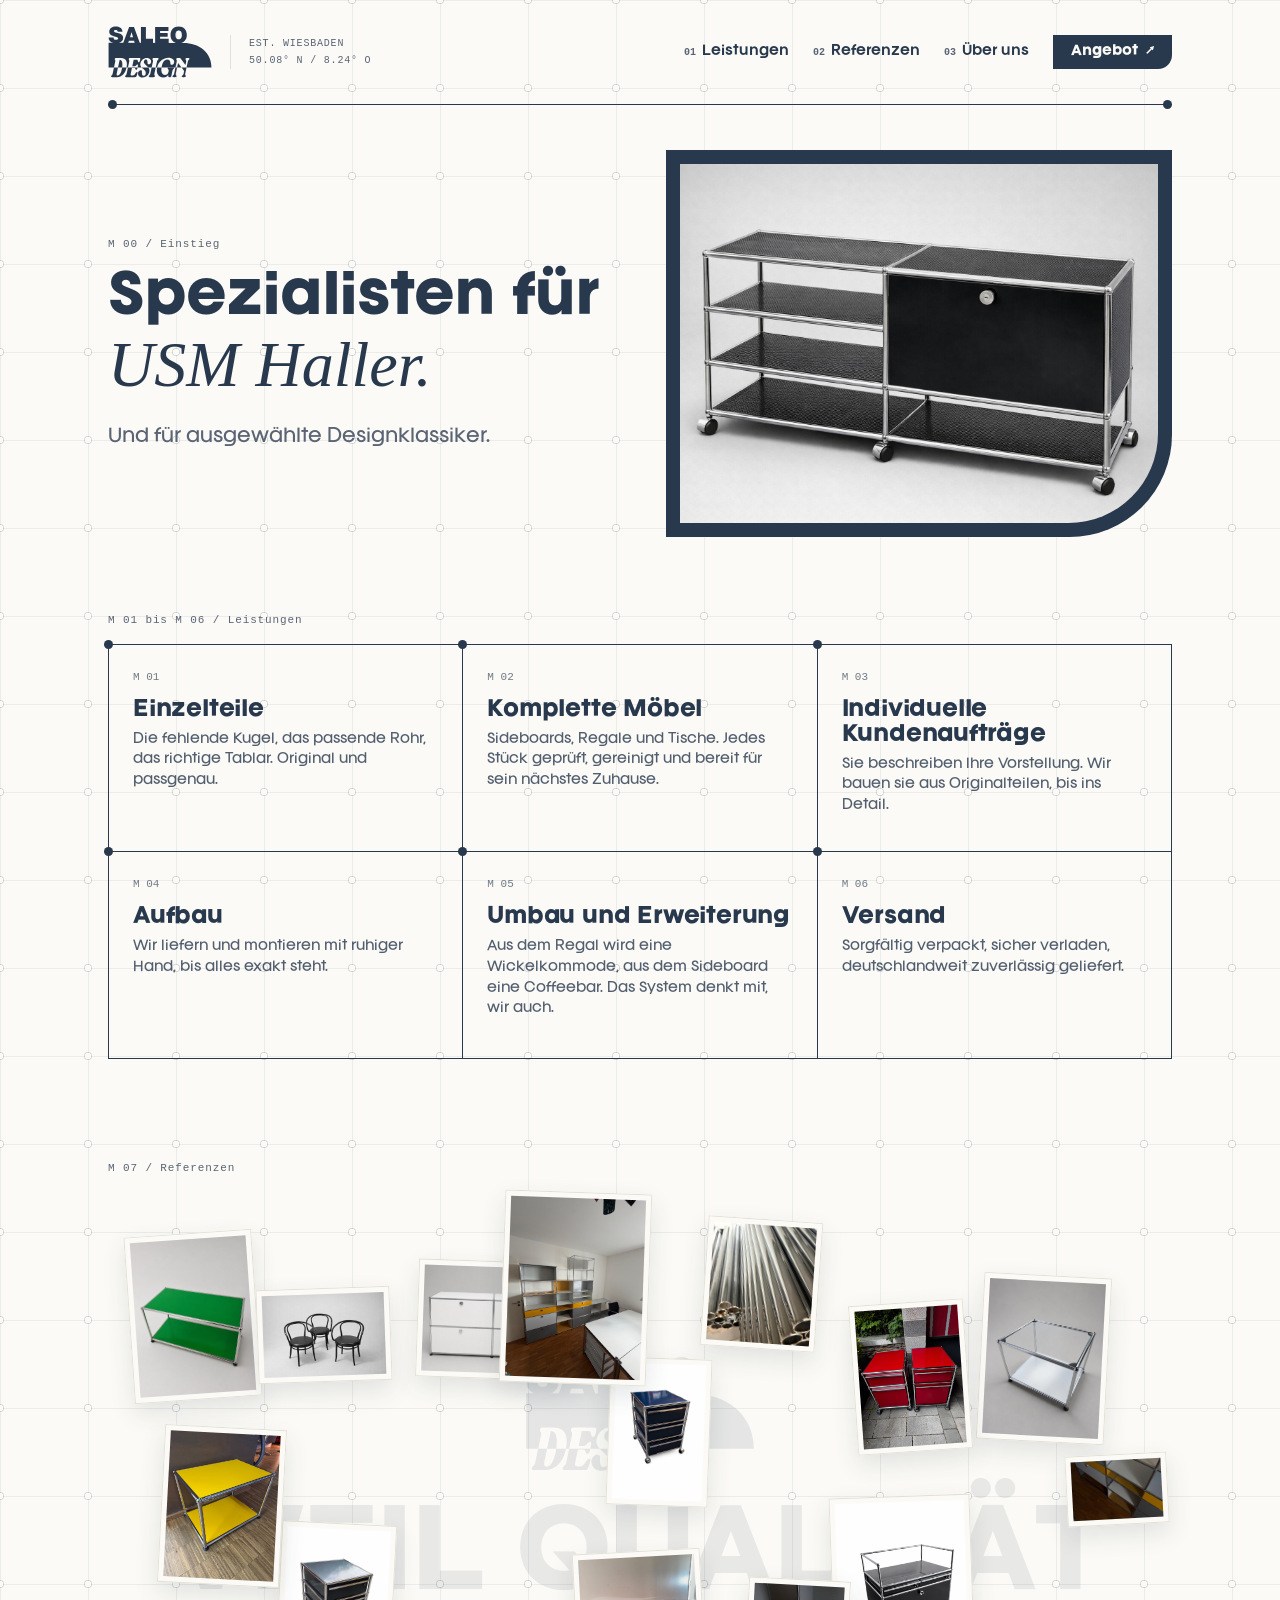
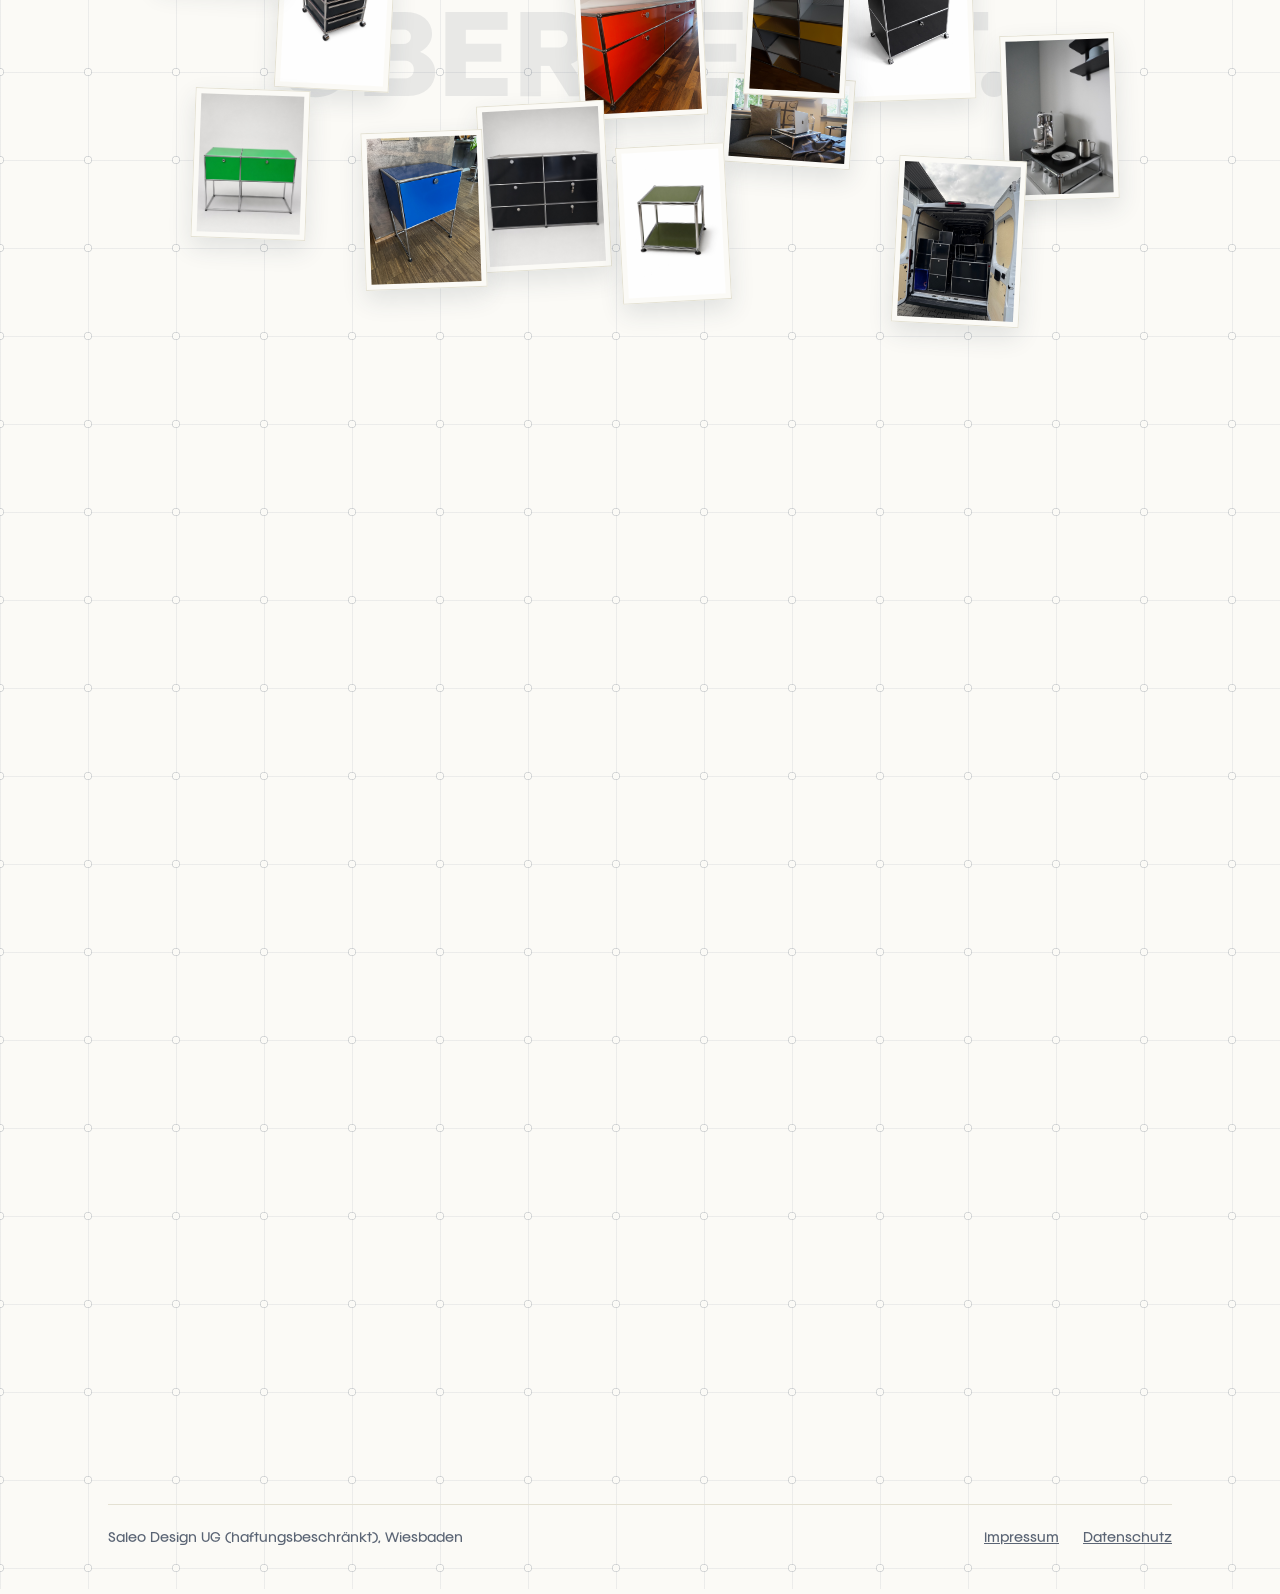
==== index.html @ 31b04883 "Erste Version der Website Co-Authored-By: Claude Fable 5.1 <noreply@anthropic.com>" ====
<!DOCTYPE html>
<html lang="de">
<head>
<meta charset="utf-8">
<meta name="viewport" content="width=device-width, initial-scale=1">
<title>Saleo Design – Spezialisten für USM Haller</title>
<meta name="description" content="Spezialisten für USM Haller und ausgewählte Designklassiker. Einzelteile, komplette Möbel, individuelle Kundenaufträge, Aufbau, Umbau und Versand – aus Wiesbaden.">
<link rel="icon" type="image/svg+xml" href="favicon.svg">
<link rel="icon" type="image/png" href="favicon.png">
<link rel="canonical" href="https://saleo-design.de/">
<meta property="og:type" content="website">
<meta property="og:title" content="Saleo Design – Spezialisten für USM Haller">
<meta property="og:description" content="Spezialisten für USM Haller und ausgewählte Designklassiker. Einzelteile, komplette Möbel, individuelle Kundenaufträge, Aufbau, Umbau und Versand – aus Wiesbaden.">
<meta property="og:url" content="https://saleo-design.de/">
<meta property="og:image" content="https://saleo-design.de/assets/images/foto-hero-sideboard-regal.jpg">
<meta property="og:locale" content="de_DE">
<link rel="stylesheet" href="assets/css/style.css">
</head>
<body>
<div class="page">
  <div class="raster" aria-hidden="true"></div>
  <div class="wrap">
    <header class="site">
      <span class="dot" style="bottom:-5px;left:0"></span>
      <span class="dot" style="bottom:-5px;right:0"></span>
      <div class="brand">
        <img src="assets/images/logo.svg" alt="Saleo Design">
        <span class="mono ort">EST. WIESBADEN<br>50.08° N / 8.24° O</span>
      </div>
      <nav class="haupt">
        <a href="#leistungen"><span class="nr">01</span>Leistungen</a>
        <a href="#referenzen"><span class="nr">02</span>Referenzen</a>
        <a href="#ueber-uns"><span class="nr">03</span>Über uns</a>
        <a class="cta" href="#angebot">Angebot<span style="font-weight:400">↗</span></a>
      </nav>
    </header>
    <section class="hero">
      <div>
        <p class="mono kicker reveal">M 00 / Einstieg</p>
        <h1 class="reveal">Spezialisten für<br><em>USM Haller.</em></h1>
        <p class="unter reveal">Und für ausgewählte Designklassiker.</p>
      </div>
      <div class="hero-bild dark-bg reveal">
        <img src="assets/images/foto-hero-sideboard-regal.jpg" alt="USM Haller Sideboard in Schwarz">
      </div>
    </section>
    <section id="leistungen" class="sektion">
      <p class="mono kicker reveal">M 01 bis M 06 / Leistungen</p>
      <div class="module">
        <div class="modul reveal">
          <span class="dot"></span>
          <span class="nr">M 01</span>
          <h3>Einzelteile</h3>
          <p>Die fehlende Kugel, das passende Rohr, das richtige Tablar. Original und passgenau.</p>
        </div>
        <div class="modul reveal">
          <span class="dot"></span>
          <span class="nr">M 02</span>
          <h3>Komplette Möbel</h3>
          <p>Sideboards, Regale und Tische. Jedes Stück geprüft, gereinigt und bereit für sein nächstes Zuhause.</p>
        </div>
        <div class="modul reveal">
          <span class="dot"></span>
          <span class="nr">M 03</span>
          <h3>Individuelle Kundenaufträge</h3>
          <p>Sie beschreiben Ihre Vorstellung. Wir bauen sie aus Originalteilen, bis ins Detail.</p>
        </div>
        <div class="modul reveal">
          <span class="dot"></span>
          <span class="nr">M 04</span>
          <h3>Aufbau</h3>
          <p>Wir liefern und montieren mit ruhiger Hand, bis alles exakt steht.</p>
        </div>
        <div class="modul reveal">
          <span class="dot"></span>
          <span class="nr">M 05</span>
          <h3>Umbau und Erweiterung</h3>
          <p>Aus dem Regal wird eine Wickelkommode, aus dem Sideboard eine Coffeebar. Das System denkt mit, wir auch.</p>
        </div>
        <div class="modul reveal">
          <span class="dot"></span>
          <span class="nr">M 06</span>
          <h3>Versand</h3>
          <p>Sorgfältig verpackt, sicher verladen, deutschlandweit zuverlässig geliefert.</p>
        </div>
      </div>
    </section>
    <section id="referenzen" class="sektion">
      <p class="mono kicker reveal">M 07 / Referenzen</p>
      <div class="feld">
        <div class="feld-hinter" aria-hidden="true">
          <img src="assets/images/logo.svg" alt="">
          <span>Weil Qualität<br>überzeugt.</span>
        </div>
        <div class="karte" style="left:2%;top:6%;width:clamp(72px,10vw,140px)"><img src="assets/images/foto-tisch-gruen.jpg" alt="USM Haller Tisch in Grün" loading="lazy" style="transform:rotate(-4deg);animation:bob 5.2s ease-in-out infinite alternate"></div>
        <div class="karte" style="left:16%;top:48%;width:clamp(64px,9vw,124px)"><img src="assets/images/foto-rollcontainer-schwarz.jpg" alt="Rollcontainer Schwarz" loading="lazy" style="transform:rotate(3deg);animation:bob 6.1s ease-in-out .4s infinite alternate"></div>
        <div class="karte" style="left:29%;top:10%;width:clamp(84px,12vw,168px)"><img src="assets/images/foto-sideboard-weiss.jpg" alt="Sideboard Weiß" loading="lazy" style="transform:rotate(2deg);animation:bob 5.6s ease-in-out .9s infinite alternate"></div>
        <div class="karte" style="left:44%;top:52%;width:clamp(72px,10vw,140px)"><img src="assets/images/foto-sideboard-orange.jpg" alt="Sideboard Orange" loading="lazy" style="transform:rotate(-3deg);animation:bob 6.6s ease-in-out .2s infinite alternate"></div>
        <div class="karte" style="left:56%;top:4%;width:clamp(64px,9vw,124px)"><img src="assets/images/foto-rohre.jpg" alt="Chromrohre" loading="lazy" style="transform:rotate(4deg);animation:bob 5s ease-in-out 1.3s infinite alternate"></div>
        <div class="karte" style="left:68%;top:44%;width:clamp(76px,11vw,150px)"><img src="assets/images/foto-barwagen.jpg" alt="Barwagen Schwarz" loading="lazy" style="transform:rotate(-2deg);animation:bob 6.3s ease-in-out .7s infinite alternate"></div>
        <div class="karte" style="left:82%;top:12%;width:clamp(68px,10vw,132px)"><img src="assets/images/foto-glas-cube.jpg" alt="Beistelltisch mit Glasplatte" loading="lazy" style="transform:rotate(3deg);animation:bob 5.8s ease-in-out .5s infinite alternate"></div>
        <div class="karte" style="left:8%;top:72%;width:clamp(64px,9vw,120px)"><img src="assets/images/foto-konsole-gruen.jpg" alt="Konsole Grün" loading="lazy" style="transform:rotate(2deg);animation:bob 6.8s ease-in-out infinite alternate"></div>
        <div class="karte" style="left:35%;top:74%;width:clamp(68px,10vw,132px)"><img src="assets/images/foto-highboard-schwarz.jpg" alt="Highboard Schwarz" loading="lazy" style="transform:rotate(-3deg);animation:bob 5.4s ease-in-out 1s infinite alternate"></div>
        <div class="karte" style="left:58%;top:70%;width:clamp(72px,10vw,140px)"><img src="assets/images/foto-sofa.jpg" alt="USM Tablett auf Sofa" loading="lazy" style="transform:rotate(4deg);animation:bob 6s ease-in-out .3s infinite alternate"></div>
        <div class="karte" style="left:84%;top:64%;width:clamp(64px,9vw,124px)"><img src="assets/images/foto-kaffee.jpg" alt="Kaffee-Ecke mit USM" loading="lazy" style="transform:rotate(-2deg);animation:bob 5.7s ease-in-out .8s infinite alternate"></div>
        <div class="karte" style="left:47%;top:24%;width:clamp(60px,8vw,112px)"><img src="assets/images/foto-rollcontainer-blau.jpg" alt="Rollcontainer Blau" loading="lazy" style="transform:rotate(2deg);animation:bob 6.4s ease-in-out 1.1s infinite alternate"></div>
        <div class="karte" style="left:5%;top:34%;width:clamp(66px,9.5vw,128px)"><img src="assets/images/foto-tisch-gelb.jpg" alt="Beistelltisch Gelb" loading="lazy" style="transform:rotate(3deg);animation:bob 5.9s ease-in-out .6s infinite alternate"></div>
        <div class="karte" style="left:24%;top:78%;width:clamp(66px,9.5vw,128px)"><img src="assets/images/foto-highboard-blau.jpg" alt="Highboard Blau" loading="lazy" style="transform:rotate(-2deg);animation:bob 6.7s ease-in-out .2s infinite alternate"></div>
        <div class="karte" style="left:70%;top:16%;width:clamp(64px,9vw,120px)"><img src="assets/images/foto-rollcontainer-rot.jpg" alt="Rollcontainer Rot" loading="lazy" style="transform:rotate(-4deg);animation:bob 5.3s ease-in-out .9s infinite alternate"></div>
        <div class="karte" style="left:14%;top:14%;width:clamp(74px,10.5vw,146px)"><img src="assets/images/foto-stuehle.jpg" alt="Drei Stühle" loading="lazy" style="transform:rotate(-2deg);animation:bob 6.2s ease-in-out 1.4s infinite alternate"></div>
        <div class="karte" style="left:74%;top:82%;width:clamp(70px,10vw,138px)"><img src="assets/images/foto-transporter.jpg" alt="Versand im Transporter" loading="lazy" style="transform:rotate(3deg);animation:bob 5.5s ease-in-out .1s infinite alternate"></div>
        <div class="karte" style="left:48%;top:80%;width:clamp(60px,8.5vw,116px)"><img src="assets/images/foto-cube-oliv.jpg" alt="Beistelltisch Oliv" loading="lazy" style="transform:rotate(-3deg);animation:bob 6.9s ease-in-out .5s infinite alternate"></div>
        <div class="karte" style="left:37%;top:0%;width:clamp(80px,11.5vw,160px)"><img src="assets/images/foto-regalwand.jpg" alt="USM Regalwand Gelb Grau" loading="lazy" style="transform:rotate(2deg);animation:bob 6.1s ease-in-out .3s infinite alternate"></div>
        <div class="karte" style="left:90%;top:38%;width:clamp(58px,8vw,110px)"><img src="assets/images/foto-detail-gelb-1.jpg" alt="Detail Gelb perforiert" loading="lazy" style="transform:rotate(-3deg);animation:bob 5.6s ease-in-out .8s infinite alternate"></div>
        <div class="karte" style="left:60%;top:56%;width:clamp(58px,8vw,110px)"><img src="assets/images/foto-detail-gelb-2.jpg" alt="Regal-Detail Gelb" loading="lazy" style="transform:rotate(3deg);animation:bob 6.5s ease-in-out 1.2s infinite alternate"></div>
      </div>
    </section>
    <section id="ueber-uns" class="sektion ueber">
      <div class="slide-rahmen reveal">
        <span class="dot" style="top:-5px;left:-5px"></span>
        <span class="dot" style="top:-5px;right:-5px"></span>
        <span class="dot" style="bottom:-5px;left:-5px"></span>
        <span class="dot" style="bottom:-5px;right:-5px"></span>
        <div class="slide-innen">
            <img src="assets/images/foto-sideboard-orange.jpg" alt="USM Möbel" class="aktiv" loading="lazy">
            <img src="assets/images/foto-rollcontainer-rot.jpg" alt="USM Möbel" loading="lazy">
            <img src="assets/images/foto-tisch-gelb.jpg" alt="USM Möbel" loading="lazy">
            <img src="assets/images/foto-tisch-gruen.jpg" alt="USM Möbel" loading="lazy">
            <img src="assets/images/foto-highboard-blau.jpg" alt="USM Möbel" loading="lazy">
            <img src="assets/images/foto-cube-oliv.jpg" alt="USM Möbel" loading="lazy">
            <img src="assets/images/foto-glas-cube.jpg" alt="USM Möbel" loading="lazy">
            <img src="assets/images/foto-rollcontainer-blau.jpg" alt="USM Möbel" loading="lazy">
            <img src="assets/images/foto-barwagen.jpg" alt="USM Möbel" loading="lazy">
            <img src="assets/images/foto-konsole-gruen.jpg" alt="USM Möbel" loading="lazy">
            <img src="assets/images/foto-sideboard-weiss.jpg" alt="USM Möbel" loading="lazy">
            <img src="assets/images/foto-highboard-schwarz.jpg" alt="USM Möbel" loading="lazy">
            <img src="assets/images/foto-regalwand.jpg" alt="USM Möbel" loading="lazy">
        </div>
      </div>
      <div>
        <p class="mono kicker reveal">M 08 / Über uns</p>
        <p class="gross reveal">Wir kennen das System in- und auswendig. Jede Kugel, jedes Rohr, jedes Maß.</p>
        <p class="flies reveal">Gutes Design verdient Präzision: Ob ein einzelnes fehlendes Teil oder ein komplettes Möbelstück nach Ihren Vorstellungen, wir setzen es mit Sorgfalt und Kreativität um. Daneben handeln wir mit ausgewählten Designklassikern.</p>
      </div>
    </section>
    <section id="angebot" class="angebot dark-bg reveal">
      <div style="max-width:520px">
        <p class="mono kicker" style="opacity:.7;color:#FBFAF6">M 09 / Angebot</p>
        <p class="titel">Unsere aktuellen Stücke finden Sie auf Kleinanzeigen.</p>
        <p class="kontakt">Oder direkt: <a href="mailto:info@saleo-group.de">info@saleo-group.de</a> · <a href="tel:+4915169228599">+49 151 69228599</a></p>
      </div>
      <a class="btn-hell light-bg" href="https://www.kleinanzeigen.de/pro/saleo-group" target="_blank" rel="noopener noreferrer">Unser Angebot auf Kleinanzeigen<span style="font-weight:400">↗</span></a>
    </section>
    <footer class="site">
      <span>Saleo Design UG (haftungsbeschränkt), Wiesbaden</span>
      <span style="display:flex;gap:24px"><a href="impressum.html">Impressum</a><a href="datenschutz.html">Datenschutz</a></span>
    </footer>
  </div>
</div>
<script src="assets/js/main.js"></script>
</body>
</html>
---- assets/css/style.css ----
/* Saleo Design – statische Website */
@font-face{font-family:'Franie';src:url('../fonts/Franie-Regular.woff2') format('woff2');font-weight:400;font-display:swap}
@font-face{font-family:'Franie';src:url('../fonts/Franie-SemiBold.woff2') format('woff2');font-weight:600;font-display:swap}
@font-face{font-family:'Franie';src:url('../fonts/Franie-Bold.woff2') format('woff2');font-weight:700;font-display:swap}
*{box-sizing:border-box}
body{margin:0;background:#FBFAF6;color:#28384D;font-family:'Franie','Helvetica Neue',Helvetica,Arial,sans-serif;-webkit-font-smoothing:antialiased}
a{color:#28384D}
a:hover{opacity:.65}
::selection{background:#28384D;color:#FBFAF6}
img{background:#F1EFE5}
img.img-error{opacity:0}
.img-frame-error{background:#F1EFE5}
@keyframes bob{from{translate:0 -7px}to{translate:0 7px}}
@media (pointer:fine){
  body{cursor:url("data:image/svg+xml,%3Csvg xmlns='http://www.w3.org/2000/svg' width='16' height='16'%3E%3Ccircle cx='8' cy='8' r='5.5' fill='%2328384D'/%3E%3C/svg%3E") 8 8, auto}
  a,button{cursor:url("data:image/svg+xml,%3Csvg xmlns='http://www.w3.org/2000/svg' width='22' height='22'%3E%3Ccircle cx='11' cy='11' r='8.5' fill='none' stroke='%2328384D' stroke-width='2'/%3E%3C/svg%3E") 11 11, pointer}
  .dark-bg,.modul:hover{cursor:url("data:image/svg+xml,%3Csvg xmlns='http://www.w3.org/2000/svg' width='16' height='16'%3E%3Ccircle cx='8' cy='8' r='5.5' fill='%23FBFAF6'/%3E%3C/svg%3E") 8 8, auto}
  .dark-bg a{cursor:url("data:image/svg+xml,%3Csvg xmlns='http://www.w3.org/2000/svg' width='22' height='22'%3E%3Ccircle cx='11' cy='11' r='8.5' fill='none' stroke='%23FBFAF6' stroke-width='2'/%3E%3C/svg%3E") 11 11, pointer}
  .dark-bg a.light-bg{cursor:url("data:image/svg+xml,%3Csvg xmlns='http://www.w3.org/2000/svg' width='22' height='22'%3E%3Ccircle cx='11' cy='11' r='8.5' fill='none' stroke='%2328384D' stroke-width='2'/%3E%3C/svg%3E") 11 11, pointer}
}
.page{position:relative;min-height:100vh;overflow:hidden}
.raster{position:absolute;inset:0;pointer-events:none;background-image:radial-gradient(circle,#FBFAF6 3px,transparent 3px),radial-gradient(circle,transparent 3px,rgba(40,56,77,.16) 3px,rgba(40,56,77,.16) 4px,transparent 4.5px),linear-gradient(to right,rgba(40,56,77,.07) 1px,transparent 1px),linear-gradient(to bottom,rgba(40,56,77,.07) 1px,transparent 1px);background-size:88px 88px;background-position:-44px -44px,-44px -44px,0 0,0 0}
.wrap{position:relative;max-width:1160px;margin:0 auto;padding:0 clamp(20px,4vw,48px)}
.mono{font-family:ui-monospace,Menlo,Consolas,monospace;letter-spacing:.08em;color:#5A6474}
.kicker{margin:0 0 18px;font-size:11px}
.dot{position:absolute;width:9px;height:9px;border-radius:50%;background:#28384D}
header.site{position:relative;display:flex;align-items:center;justify-content:space-between;gap:16px;padding:26px 0;border-bottom:1px solid #28384D}
.brand{display:flex;align-items:center;gap:18px}
.brand img{width:104px;height:auto;background:none}
.brand .ort{font-size:10px;border-left:1px solid #E4E1D3;padding-left:18px;line-height:1.7}
nav.haupt{display:flex;flex-wrap:wrap;align-items:center;gap:8px 24px;justify-content:flex-end}
nav.haupt a{font-size:13px;font-weight:600;text-decoration:none;display:inline-flex;align-items:baseline;gap:6px}
nav.haupt a .nr{font-family:ui-monospace,Menlo,Consolas,monospace;font-size:10px;color:#5A6474}
nav.haupt a.cta{align-items:center;gap:8px;font-weight:700;background:#28384D;color:#FBFAF6;padding:9px 18px;border-radius:0 0 14px 0;transition:border-radius .3s}
nav.haupt a.cta:hover{border-radius:14px;opacity:1}
.hero{display:grid;grid-template-columns:repeat(auto-fit,minmax(300px,1fr));gap:clamp(28px,4vw,56px);align-items:center;padding:clamp(28px,3.5vw,52px) 0 clamp(44px,6vw,80px)}
.hero h1{margin:0;font-weight:700;font-size:clamp(30px,4.2vw,56px);line-height:1.12;letter-spacing:-.02em}
.hero h1 em{font-family:Georgia,'Times New Roman',serif;font-style:italic;font-weight:400;font-size:clamp(34px,5vw,68px);letter-spacing:0}
.hero .unter{margin:26px 0 0;font-size:clamp(15px,1.6vw,18px);color:#5A6474}
.hero-bild{background:#28384D;border-radius:0 0 clamp(48px,8vw,110px) 0;padding:14px}
.hero-bild img{display:block;width:100%;aspect-ratio:4/3;object-fit:cover;border-radius:0 0 clamp(38px,7vw,96px) 0}
.sektion{scroll-margin-top:24px;padding-bottom:clamp(56px,8vw,110px)}
.module{display:grid;grid-template-columns:repeat(auto-fit,minmax(max(240px,30%),1fr));grid-auto-rows:1fr;border-top:1px solid #28384D;border-left:1px solid #28384D}
.modul{position:relative;border-right:1px solid #28384D;border-bottom:1px solid #28384D;padding:26px 24px 34px;transition:background .3s,color .3s}
.modul:hover{background:#28384D;color:#FBFAF6}
.modul .dot{top:-5px;left:-5px}
.modul .nr{display:block;font-family:ui-monospace,Menlo,Consolas,monospace;font-size:11px;opacity:.65;margin-bottom:14px}
.modul h3{margin:0 0 8px;font-size:21px;font-weight:700;letter-spacing:-.01em}
.modul p{margin:0;font-size:13px;line-height:1.6;opacity:.8}
.feld{position:relative;height:clamp(420px,54vw,700px)}
.feld-hinter{position:absolute;inset:0;display:flex;flex-direction:column;align-items:center;justify-content:center;gap:clamp(16px,3vw,32px);pointer-events:none;z-index:0}
.feld-hinter img{width:clamp(120px,18vw,260px);height:auto;opacity:.1;background:none}
.feld-hinter span{font-weight:700;font-size:clamp(40px,8.2vw,124px);line-height:1.02;letter-spacing:-.02em;text-transform:uppercase;color:rgba(40,56,77,.09);text-align:center;user-select:none}
.karte{position:absolute;transition:translate .5s cubic-bezier(.22,1,.36,1)}
.karte img{display:block;width:100%;border:1px solid #E4E1D3;background:#FBFAF6;padding:5px;box-shadow:0 10px 24px rgba(40,56,77,.12)}
.ueber{display:grid;grid-template-columns:repeat(auto-fit,minmax(280px,1fr));gap:clamp(28px,4vw,56px);align-items:center}
.slide-rahmen{border:1px solid #28384D;aspect-ratio:1/1;position:relative;padding:10px;background:#FBFAF6}
.slide-innen{position:relative;width:100%;height:100%;overflow:hidden}
.slide-innen img{position:absolute;inset:0;width:100%;height:100%;object-fit:cover;opacity:0;transition:opacity .6s ease}
.slide-innen img.aktiv{opacity:1}
.ueber .gross{margin:0;font-weight:600;font-size:clamp(19px,2.2vw,25px);line-height:1.45;letter-spacing:-.01em}
.ueber .flies{margin:20px 0 0;font-size:14px;line-height:1.7;color:#5A6474;max-width:480px}
.angebot{background:#28384D;color:#FBFAF6;border-radius:0 0 clamp(48px,8vw,110px) 0;padding:clamp(40px,6vw,72px) clamp(28px,5vw,64px);display:flex;flex-wrap:wrap;gap:28px;align-items:center;justify-content:space-between;margin-bottom:clamp(56px,8vw,100px)}
.angebot .titel{margin:0;font-size:clamp(22px,2.8vw,32px);font-weight:700;letter-spacing:-.01em;line-height:1.25}
.angebot .kontakt{margin:18px 0 0;font-size:13px;opacity:.85}
.angebot .kontakt a{color:#FBFAF6}
.btn-hell{display:inline-flex;align-items:center;gap:12px;background:#FBFAF6;color:#28384D;text-decoration:none;font-size:15px;font-weight:700;padding:18px 34px;border-radius:0 0 26px 0;transition:border-radius .35s}
.btn-hell:hover{border-radius:26px;opacity:1}
footer.site{border-top:1px solid #E4E1D3;padding:26px 0 44px;display:flex;flex-wrap:wrap;gap:12px 28px;justify-content:space-between;font-size:12px;color:#5A6474}
footer.site a{color:#5A6474}
.reveal{opacity:0;transform:translateY(28px)}
.reveal.sichtbar{opacity:1;transform:none;transition:opacity 1s cubic-bezier(.22,1,.36,1),transform 1s cubic-bezier(.22,1,.36,1)}
@media (prefers-reduced-motion:reduce){.reveal{opacity:1;transform:none}.karte img{animation:none!important}}
/* Unterseiten */
.recht{max-width:680px;margin:0 auto;padding:0 clamp(20px,5vw,48px)}
.recht header{display:flex;align-items:center;justify-content:space-between;padding:clamp(32px,5vw,56px) 0 0}
.recht header img{width:96px;height:auto;display:block;background:none}
.recht header a.zurueck{font-size:12px;color:#5A6474}
.recht h1{margin:clamp(48px,8vw,80px) 0 0;font-size:13px;font-weight:700;letter-spacing:.24em;text-transform:uppercase;border-bottom:1px solid #28384D;padding-bottom:14px}
.recht .inhalt{font-size:13px;line-height:1.75;color:#3D4757;display:flex;flex-direction:column;gap:28px;padding:36px 0 0}
.recht .inhalt h2{margin:0 0 6px;font-size:13px;font-weight:700;color:#28384D}
.recht .inhalt p{margin:0}
.recht footer{border-top:1px solid #E4E1D3;margin-top:clamp(48px,8vw,80px);padding:24px 0 44px;display:flex;flex-wrap:wrap;gap:12px 28px;justify-content:space-between;font-size:12px;color:#5A6474}
.recht footer a{color:#5A6474}
.stand{font-size:12px;color:#8A8F98}
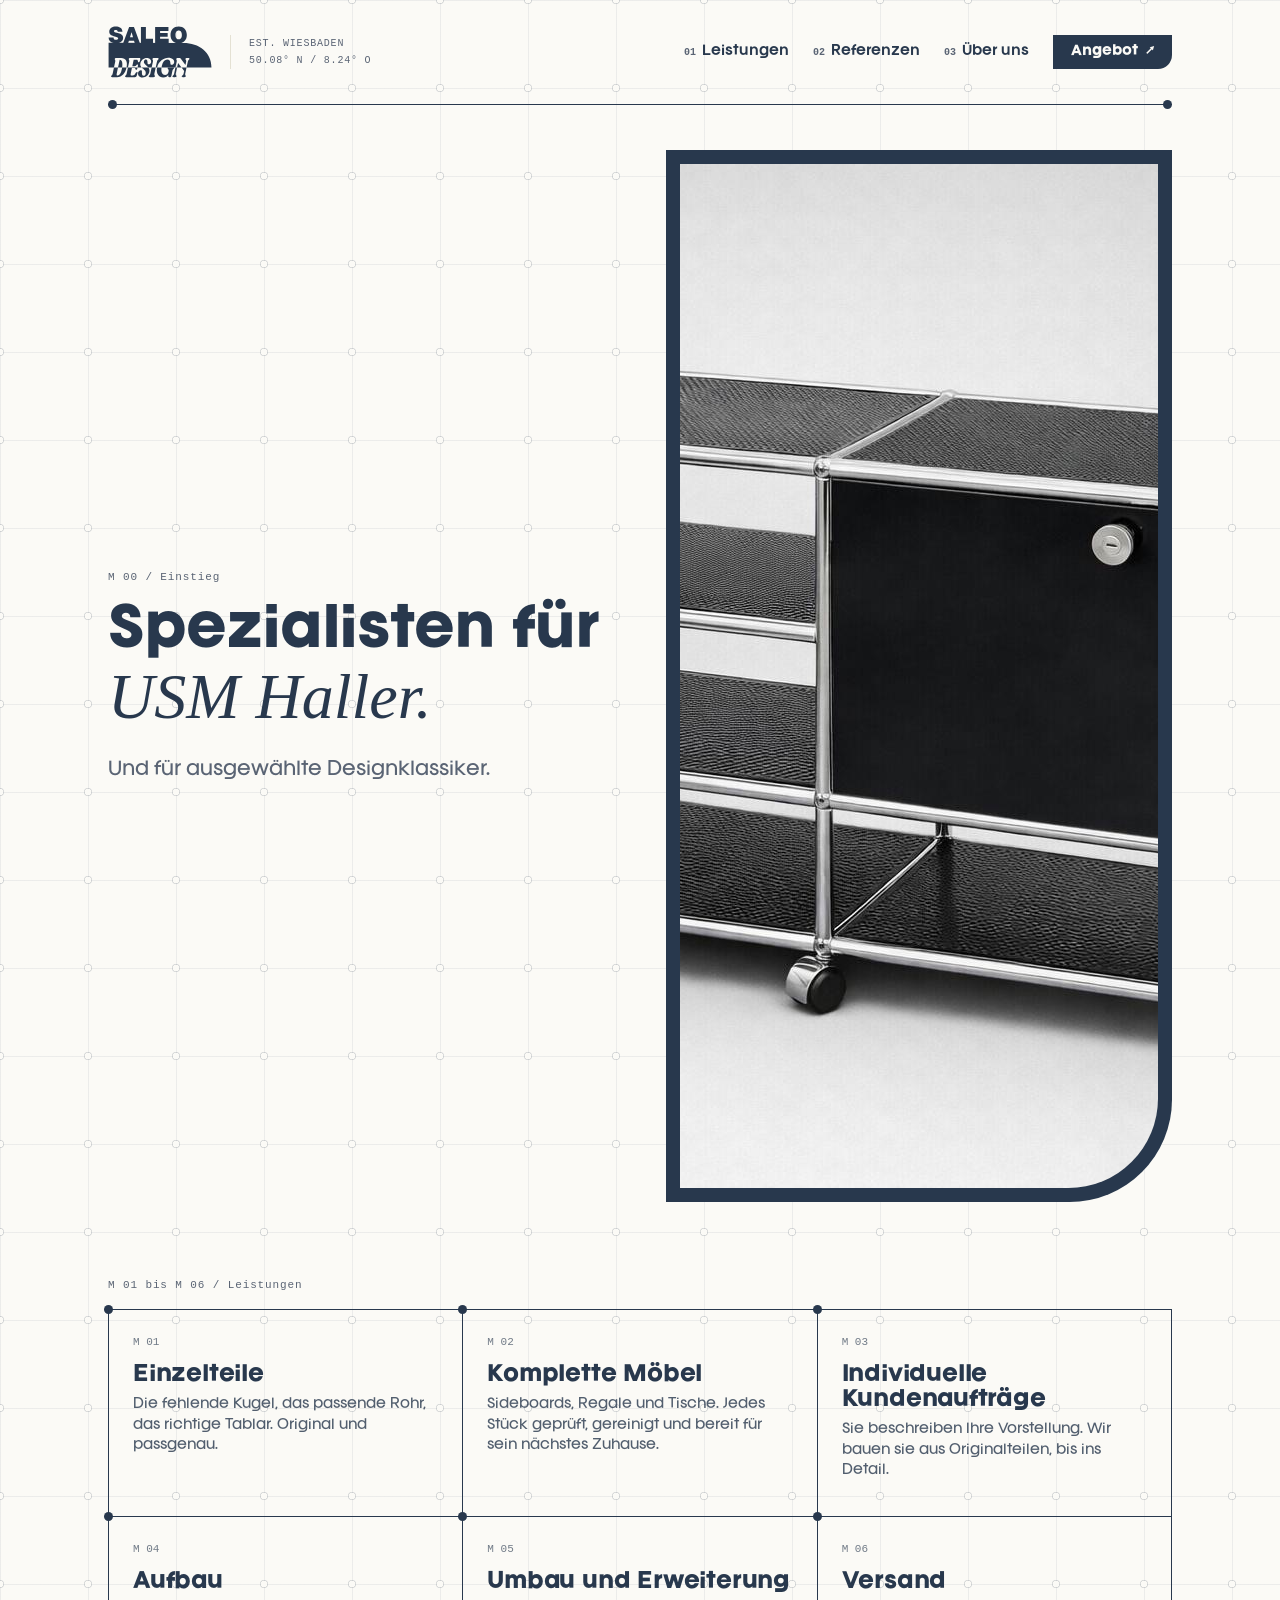
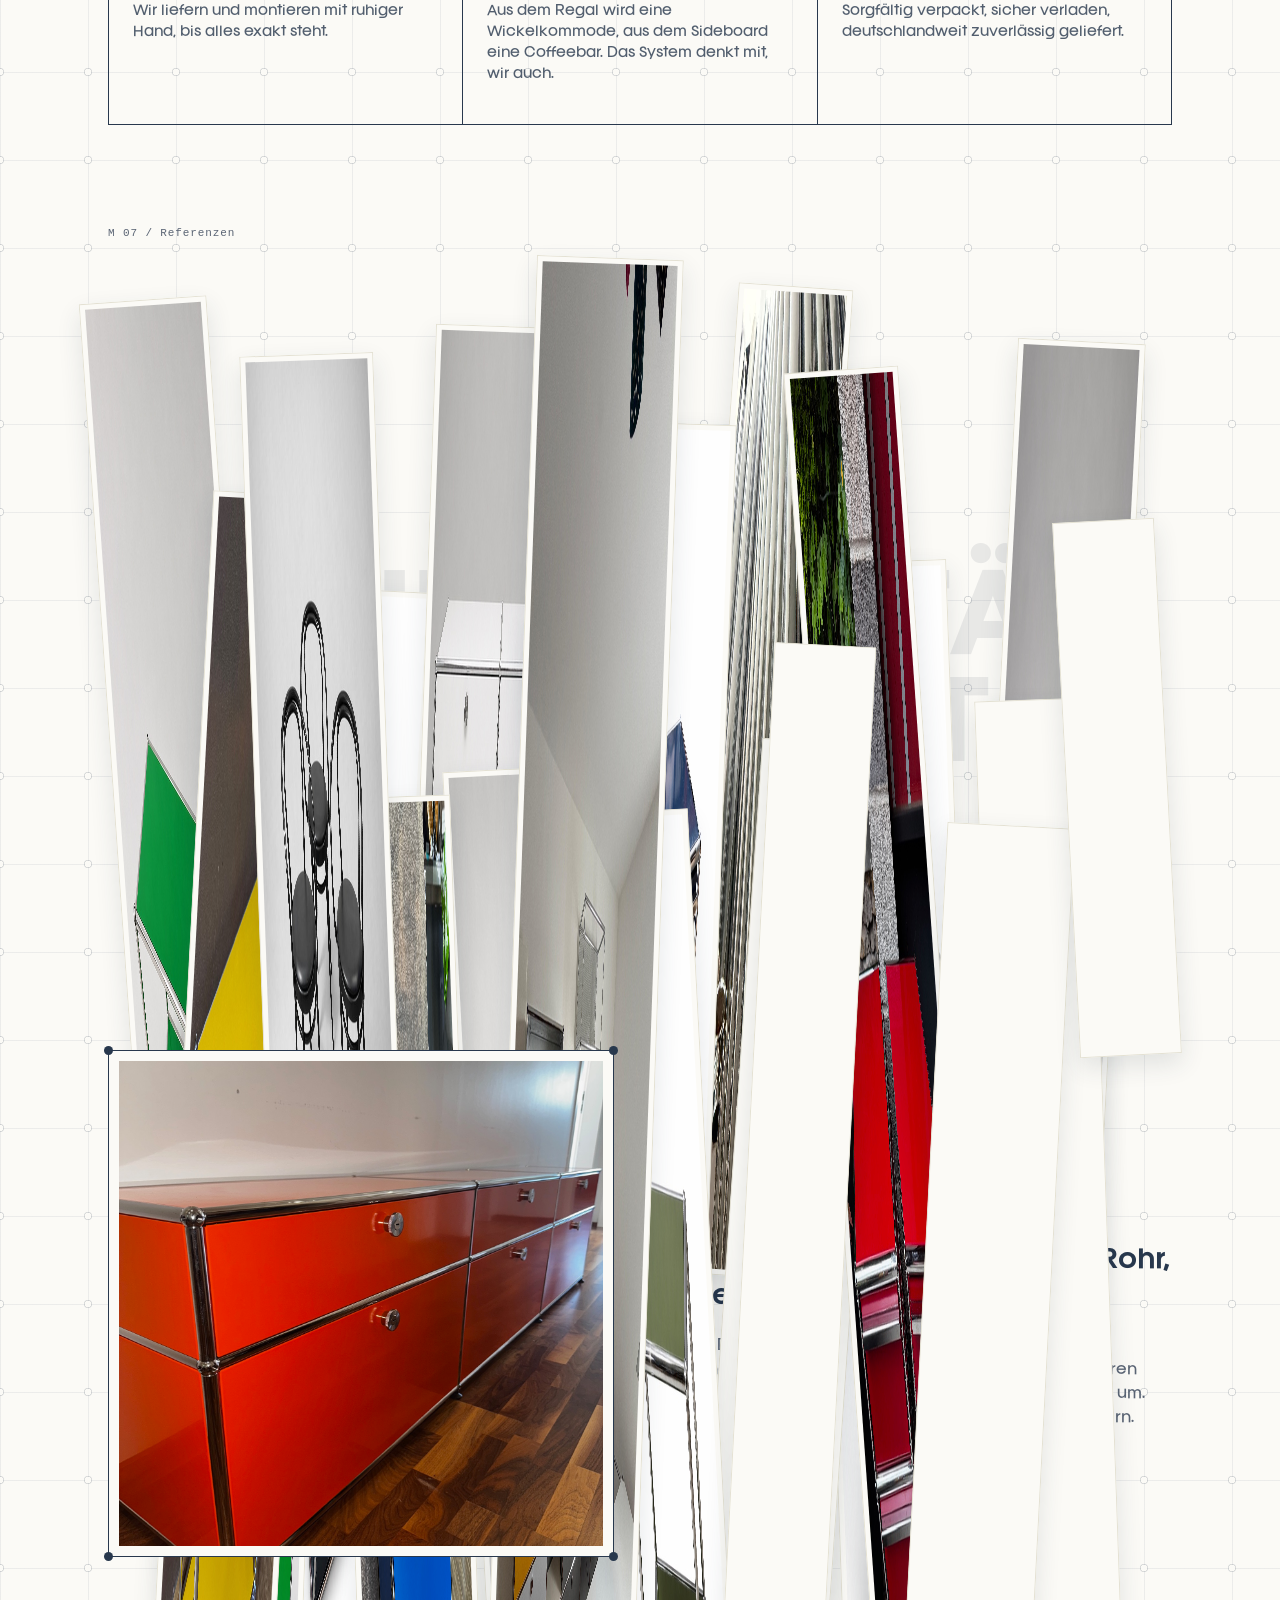
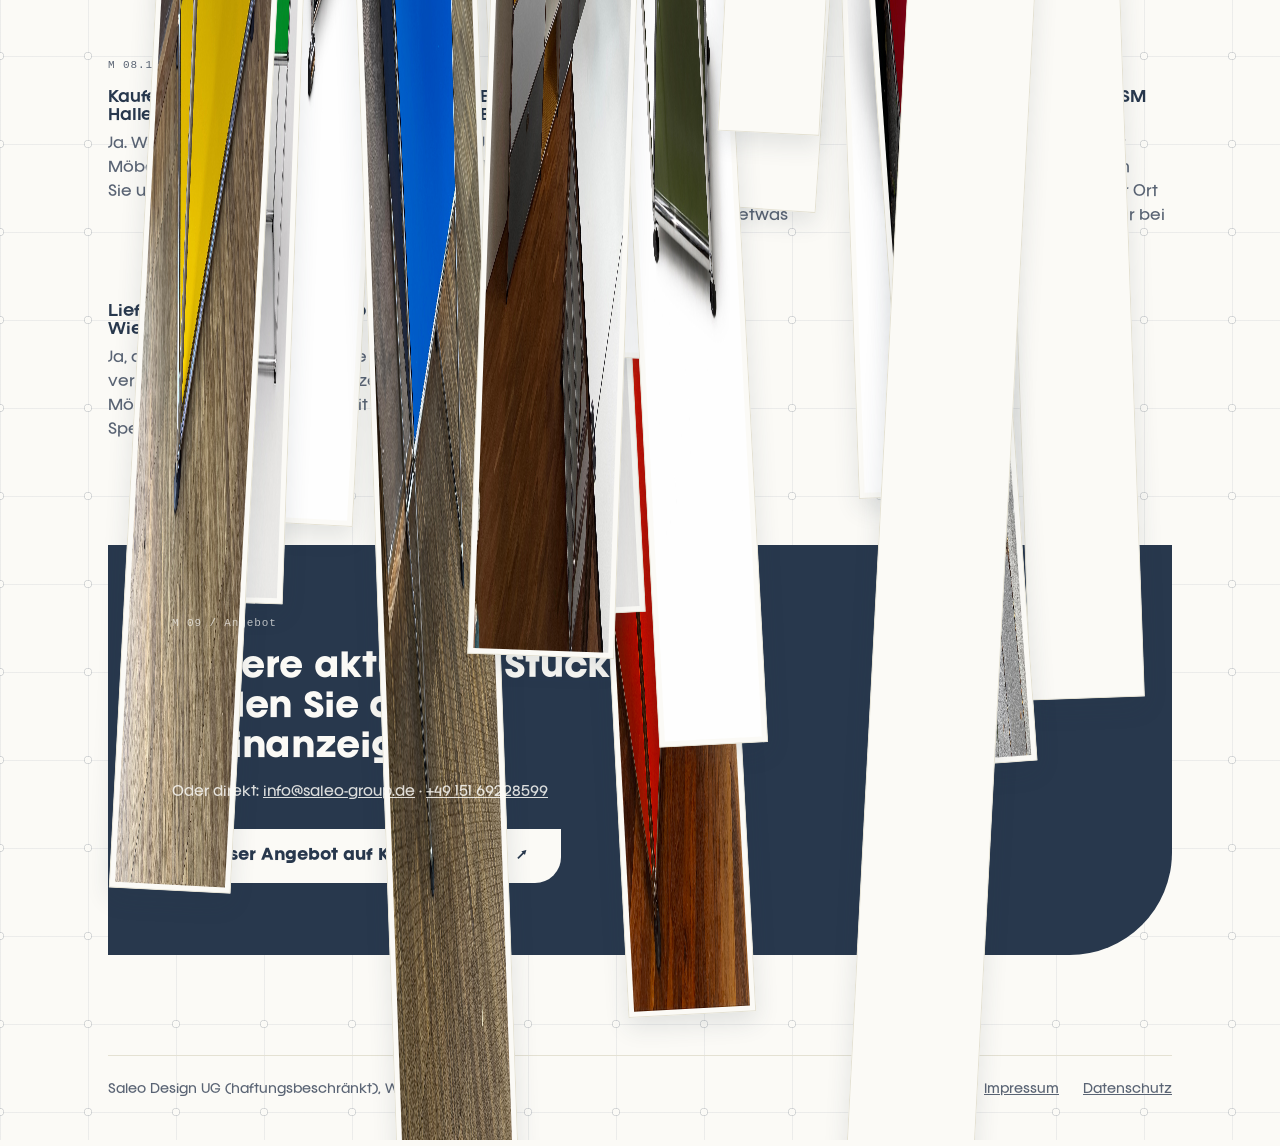
==== commit 39fec388: "SEO: robots, sitemap, strukturierte Daten, FAQ, Ladezeit Co-Authored-By: Claude Fable 5.1 <noreply@a" ====
--- a/index.html
+++ b/index.html
@@ -3,18 +3,41 @@
 <head>
 <meta charset="utf-8">
 <meta name="viewport" content="width=device-width, initial-scale=1">
-<title>Saleo Design – Spezialisten für USM Haller</title>
-<meta name="description" content="Spezialisten für USM Haller und ausgewählte Designklassiker. Einzelteile, komplette Möbel, individuelle Kundenaufträge, Aufbau, Umbau und Versand – aus Wiesbaden.">
+<title>Saleo Design | Spezialisten für USM Haller</title>
+<meta name="description" content="Spezialisten für USM Haller und ausgewählte Designklassiker. Einzelteile, komplette Möbel, individuelle Kundenaufträge, Aufbau, Umbau und Versand aus Wiesbaden.">
 <link rel="icon" type="image/svg+xml" href="favicon.svg">
 <link rel="icon" type="image/png" href="favicon.png">
 <link rel="canonical" href="https://saleo-design.de/">
 <meta property="og:type" content="website">
-<meta property="og:title" content="Saleo Design – Spezialisten für USM Haller">
-<meta property="og:description" content="Spezialisten für USM Haller und ausgewählte Designklassiker. Einzelteile, komplette Möbel, individuelle Kundenaufträge, Aufbau, Umbau und Versand – aus Wiesbaden.">
+<meta property="og:title" content="Saleo Design | Spezialisten für USM Haller">
+<meta property="og:description" content="Spezialisten für USM Haller und ausgewählte Designklassiker. Einzelteile, komplette Möbel, individuelle Kundenaufträge, Aufbau, Umbau und Versand aus Wiesbaden.">
 <meta property="og:url" content="https://saleo-design.de/">
 <meta property="og:image" content="https://saleo-design.de/assets/images/foto-hero-sideboard-regal.jpg">
 <meta property="og:locale" content="de_DE">
 <link rel="stylesheet" href="assets/css/style.css">
+<script type="application/ld+json">
+{
+  "@context": "https://schema.org",
+  "@type": "FurnitureStore",
+  "name": "Saleo Design",
+  "legalName": "Saleo Design UG (haftungsbeschränkt)",
+  "url": "https://saleo-design.de",
+  "logo": "https://saleo-design.de/assets/images/logo.svg",
+  "image": "https://saleo-design.de/assets/images/foto-hero-sideboard-regal.jpg",
+  "description": "Spezialisten für USM Haller in Wiesbaden: Einzelteile, komplette Möbel, individuelle Konfigurationen aus Originalteilen, Aufbau, Umbau und Versand.",
+  "email": "info@saleo-group.de",
+  "telephone": "+4915169228599",
+  "address": {
+    "@type": "PostalAddress",
+    "streetAddress": "Hohenstaufenstraße 3",
+    "postalCode": "65189",
+    "addressLocality": "Wiesbaden",
+    "addressCountry": "DE"
+  },
+  "areaServed": "DE",
+  "sameAs": ["https://www.kleinanzeigen.de/pro/saleo-group"]
+}
+</script>
 </head>
 <body>
 <div class="page">
@@ -24,7 +47,7 @@
       <span class="dot" style="bottom:-5px;left:0"></span>
       <span class="dot" style="bottom:-5px;right:0"></span>
       <div class="brand">
-        <img src="assets/images/logo.svg" alt="Saleo Design">
+        <img src="assets/images/logo.svg" alt="Saleo Design" width="754" height="378" loading="lazy" decoding="async">
         <span class="mono ort">EST. WIESBADEN<br>50.08° N / 8.24° O</span>
       </div>
       <nav class="haupt">
@@ -41,7 +64,7 @@
         <p class="unter reveal">Und für ausgewählte Designklassiker.</p>
       </div>
       <div class="hero-bild dark-bg reveal">
-        <img src="assets/images/foto-hero-sideboard-regal.jpg" alt="USM Haller Sideboard in Schwarz">
+        <img src="assets/images/foto-hero-sideboard-regal.jpg" alt="USM Haller Sideboard in Schwarz" width="1536" height="1024" fetchpriority="high">
       </div>
     </section>
     <section id="leistungen" class="sektion">
@@ -89,30 +112,30 @@
       <p class="mono kicker reveal">M 07 / Referenzen</p>
       <div class="feld">
         <div class="feld-hinter" aria-hidden="true">
-          <img src="assets/images/logo.svg" alt="">
+          <img src="assets/images/logo.svg" alt="" width="754" height="378" loading="lazy" decoding="async">
           <span>Weil Qualität<br>überzeugt.</span>
         </div>
-        <div class="karte" style="left:2%;top:6%;width:clamp(72px,10vw,140px)"><img src="assets/images/foto-tisch-gruen.jpg" alt="USM Haller Tisch in Grün" loading="lazy" style="transform:rotate(-4deg);animation:bob 5.2s ease-in-out infinite alternate"></div>
-        <div class="karte" style="left:16%;top:48%;width:clamp(64px,9vw,124px)"><img src="assets/images/foto-rollcontainer-schwarz.jpg" alt="Rollcontainer Schwarz" loading="lazy" style="transform:rotate(3deg);animation:bob 6.1s ease-in-out .4s infinite alternate"></div>
-        <div class="karte" style="left:29%;top:10%;width:clamp(84px,12vw,168px)"><img src="assets/images/foto-sideboard-weiss.jpg" alt="Sideboard Weiß" loading="lazy" style="transform:rotate(2deg);animation:bob 5.6s ease-in-out .9s infinite alternate"></div>
-        <div class="karte" style="left:44%;top:52%;width:clamp(72px,10vw,140px)"><img src="assets/images/foto-sideboard-orange.jpg" alt="Sideboard Orange" loading="lazy" style="transform:rotate(-3deg);animation:bob 6.6s ease-in-out .2s infinite alternate"></div>
-        <div class="karte" style="left:56%;top:4%;width:clamp(64px,9vw,124px)"><img src="assets/images/foto-rohre.jpg" alt="Chromrohre" loading="lazy" style="transform:rotate(4deg);animation:bob 5s ease-in-out 1.3s infinite alternate"></div>
-        <div class="karte" style="left:68%;top:44%;width:clamp(76px,11vw,150px)"><img src="assets/images/foto-barwagen.jpg" alt="Barwagen Schwarz" loading="lazy" style="transform:rotate(-2deg);animation:bob 6.3s ease-in-out .7s infinite alternate"></div>
-        <div class="karte" style="left:82%;top:12%;width:clamp(68px,10vw,132px)"><img src="assets/images/foto-glas-cube.jpg" alt="Beistelltisch mit Glasplatte" loading="lazy" style="transform:rotate(3deg);animation:bob 5.8s ease-in-out .5s infinite alternate"></div>
-        <div class="karte" style="left:8%;top:72%;width:clamp(64px,9vw,120px)"><img src="assets/images/foto-konsole-gruen.jpg" alt="Konsole Grün" loading="lazy" style="transform:rotate(2deg);animation:bob 6.8s ease-in-out infinite alternate"></div>
-        <div class="karte" style="left:35%;top:74%;width:clamp(68px,10vw,132px)"><img src="assets/images/foto-highboard-schwarz.jpg" alt="Highboard Schwarz" loading="lazy" style="transform:rotate(-3deg);animation:bob 5.4s ease-in-out 1s infinite alternate"></div>
-        <div class="karte" style="left:58%;top:70%;width:clamp(72px,10vw,140px)"><img src="assets/images/foto-sofa.jpg" alt="USM Tablett auf Sofa" loading="lazy" style="transform:rotate(4deg);animation:bob 6s ease-in-out .3s infinite alternate"></div>
-        <div class="karte" style="left:84%;top:64%;width:clamp(64px,9vw,124px)"><img src="assets/images/foto-kaffee.jpg" alt="Kaffee-Ecke mit USM" loading="lazy" style="transform:rotate(-2deg);animation:bob 5.7s ease-in-out .8s infinite alternate"></div>
-        <div class="karte" style="left:47%;top:24%;width:clamp(60px,8vw,112px)"><img src="assets/images/foto-rollcontainer-blau.jpg" alt="Rollcontainer Blau" loading="lazy" style="transform:rotate(2deg);animation:bob 6.4s ease-in-out 1.1s infinite alternate"></div>
-        <div class="karte" style="left:5%;top:34%;width:clamp(66px,9.5vw,128px)"><img src="assets/images/foto-tisch-gelb.jpg" alt="Beistelltisch Gelb" loading="lazy" style="transform:rotate(3deg);animation:bob 5.9s ease-in-out .6s infinite alternate"></div>
-        <div class="karte" style="left:24%;top:78%;width:clamp(66px,9.5vw,128px)"><img src="assets/images/foto-highboard-blau.jpg" alt="Highboard Blau" loading="lazy" style="transform:rotate(-2deg);animation:bob 6.7s ease-in-out .2s infinite alternate"></div>
-        <div class="karte" style="left:70%;top:16%;width:clamp(64px,9vw,120px)"><img src="assets/images/foto-rollcontainer-rot.jpg" alt="Rollcontainer Rot" loading="lazy" style="transform:rotate(-4deg);animation:bob 5.3s ease-in-out .9s infinite alternate"></div>
-        <div class="karte" style="left:14%;top:14%;width:clamp(74px,10.5vw,146px)"><img src="assets/images/foto-stuehle.jpg" alt="Drei Stühle" loading="lazy" style="transform:rotate(-2deg);animation:bob 6.2s ease-in-out 1.4s infinite alternate"></div>
-        <div class="karte" style="left:74%;top:82%;width:clamp(70px,10vw,138px)"><img src="assets/images/foto-transporter.jpg" alt="Versand im Transporter" loading="lazy" style="transform:rotate(3deg);animation:bob 5.5s ease-in-out .1s infinite alternate"></div>
-        <div class="karte" style="left:48%;top:80%;width:clamp(60px,8.5vw,116px)"><img src="assets/images/foto-cube-oliv.jpg" alt="Beistelltisch Oliv" loading="lazy" style="transform:rotate(-3deg);animation:bob 6.9s ease-in-out .5s infinite alternate"></div>
-        <div class="karte" style="left:37%;top:0%;width:clamp(80px,11.5vw,160px)"><img src="assets/images/foto-regalwand.jpg" alt="USM Regalwand Gelb Grau" loading="lazy" style="transform:rotate(2deg);animation:bob 6.1s ease-in-out .3s infinite alternate"></div>
-        <div class="karte" style="left:90%;top:38%;width:clamp(58px,8vw,110px)"><img src="assets/images/foto-detail-gelb-1.jpg" alt="Detail Gelb perforiert" loading="lazy" style="transform:rotate(-3deg);animation:bob 5.6s ease-in-out .8s infinite alternate"></div>
-        <div class="karte" style="left:60%;top:56%;width:clamp(58px,8vw,110px)"><img src="assets/images/foto-detail-gelb-2.jpg" alt="Regal-Detail Gelb" loading="lazy" style="transform:rotate(3deg);animation:bob 6.5s ease-in-out 1.2s infinite alternate"></div>
+        <div class="karte" style="left:2%;top:6%;width:clamp(72px,10vw,140px)"><img src="assets/images/foto-tisch-gruen.jpg" alt="USM Haller Tisch in Grün" width="1086" height="1448" decoding="async" loading="lazy" style="transform:rotate(-4deg);animation:bob 5.2s ease-in-out infinite alternate"></div>
+        <div class="karte" style="left:16%;top:48%;width:clamp(64px,9vw,124px)"><img src="assets/images/foto-rollcontainer-schwarz.jpg" alt="Rollcontainer Schwarz" width="1024" height="1536" decoding="async" loading="lazy" style="transform:rotate(3deg);animation:bob 6.1s ease-in-out .4s infinite alternate"></div>
+        <div class="karte" style="left:29%;top:10%;width:clamp(84px,12vw,168px)"><img src="assets/images/foto-sideboard-weiss.jpg" alt="Sideboard Weiß" width="1448" height="1086" decoding="async" loading="lazy" style="transform:rotate(2deg);animation:bob 5.6s ease-in-out .9s infinite alternate"></div>
+        <div class="karte" style="left:44%;top:52%;width:clamp(72px,10vw,140px)"><img src="assets/images/foto-sideboard-orange.jpg" alt="Sideboard Orange" width="1500" height="2000" decoding="async" loading="lazy" style="transform:rotate(-3deg);animation:bob 6.6s ease-in-out .2s infinite alternate"></div>
+        <div class="karte" style="left:56%;top:4%;width:clamp(64px,9vw,124px)"><img src="assets/images/foto-rohre.jpg" alt="Chromrohre" width="864" height="992" decoding="async" loading="lazy" style="transform:rotate(4deg);animation:bob 5s ease-in-out 1.3s infinite alternate"></div>
+        <div class="karte" style="left:68%;top:44%;width:clamp(76px,11vw,150px)"><img src="assets/images/foto-barwagen.jpg" alt="Barwagen Schwarz" width="1024" height="1536" decoding="async" loading="lazy" style="transform:rotate(-2deg);animation:bob 6.3s ease-in-out .7s infinite alternate"></div>
+        <div class="karte" style="left:82%;top:12%;width:clamp(68px,10vw,132px)"><img src="assets/images/foto-glas-cube.jpg" alt="Beistelltisch mit Glasplatte" width="1085" height="1450" decoding="async" loading="lazy" style="transform:rotate(3deg);animation:bob 5.8s ease-in-out .5s infinite alternate"></div>
+        <div class="karte" style="left:8%;top:72%;width:clamp(64px,9vw,120px)"><img src="assets/images/foto-konsole-gruen.jpg" alt="Konsole Grün" width="1086" height="1448" decoding="async" loading="lazy" style="transform:rotate(2deg);animation:bob 6.8s ease-in-out infinite alternate"></div>
+        <div class="karte" style="left:35%;top:74%;width:clamp(68px,10vw,132px)"><img src="assets/images/foto-highboard-schwarz.jpg" alt="Highboard Schwarz" width="1086" height="1448" decoding="async" loading="lazy" style="transform:rotate(-3deg);animation:bob 5.4s ease-in-out 1s infinite alternate"></div>
+        <div class="karte" style="left:58%;top:70%;width:clamp(72px,10vw,140px)"><img src="assets/images/foto-sofa.jpg" alt="USM Tablett auf Sofa" width="1600" height="1069" decoding="async" loading="lazy" style="transform:rotate(4deg);animation:bob 6s ease-in-out .3s infinite alternate"></div>
+        <div class="karte" style="left:84%;top:64%;width:clamp(64px,9vw,124px)"><img src="assets/images/foto-kaffee.jpg" alt="Kaffee-Ecke mit USM" width="1069" height="1600" decoding="async" loading="lazy" style="transform:rotate(-2deg);animation:bob 5.7s ease-in-out .8s infinite alternate"></div>
+        <div class="karte" style="left:47%;top:24%;width:clamp(60px,8vw,112px)"><img src="assets/images/foto-rollcontainer-blau.jpg" alt="Rollcontainer Blau" width="1024" height="1536" decoding="async" loading="lazy" style="transform:rotate(2deg);animation:bob 6.4s ease-in-out 1.1s infinite alternate"></div>
+        <div class="karte" style="left:5%;top:34%;width:clamp(66px,9.5vw,128px)"><img src="assets/images/foto-tisch-gelb.jpg" alt="Beistelltisch Gelb" width="1500" height="2000" decoding="async" loading="lazy" style="transform:rotate(3deg);animation:bob 5.9s ease-in-out .6s infinite alternate"></div>
+        <div class="karte" style="left:24%;top:78%;width:clamp(66px,9.5vw,128px)"><img src="assets/images/foto-highboard-blau.jpg" alt="Highboard Blau" width="1500" height="2000" decoding="async" loading="lazy" style="transform:rotate(-2deg);animation:bob 6.7s ease-in-out .2s infinite alternate"></div>
+        <div class="karte" style="left:70%;top:16%;width:clamp(64px,9vw,120px)"><img src="assets/images/foto-rollcontainer-rot.jpg" alt="Rollcontainer Rot" width="1500" height="2000" decoding="async" loading="lazy" style="transform:rotate(-4deg);animation:bob 5.3s ease-in-out .9s infinite alternate"></div>
+        <div class="karte" style="left:14%;top:14%;width:clamp(74px,10.5vw,146px)"><img src="assets/images/foto-stuehle.jpg" alt="Drei Stühle" width="1536" height="1024" decoding="async" loading="lazy" style="transform:rotate(-2deg);animation:bob 6.2s ease-in-out 1.4s infinite alternate"></div>
+        <div class="karte" style="left:74%;top:82%;width:clamp(70px,10vw,138px)"><img src="assets/images/foto-transporter.jpg" alt="Versand im Transporter" width="1500" height="2000" decoding="async" loading="lazy" style="transform:rotate(3deg);animation:bob 5.5s ease-in-out .1s infinite alternate"></div>
+        <div class="karte" style="left:48%;top:80%;width:clamp(60px,8.5vw,116px)"><img src="assets/images/foto-cube-oliv.jpg" alt="Beistelltisch Oliv" width="1024" height="1536" decoding="async" loading="lazy" style="transform:rotate(-3deg);animation:bob 6.9s ease-in-out .5s infinite alternate"></div>
+        <div class="karte" style="left:37%;top:0%;width:clamp(80px,11.5vw,160px)"><img src="assets/images/foto-regalwand.jpg" alt="USM Regalwand Gelb Grau" width="1500" height="2000" decoding="async" loading="lazy" style="transform:rotate(2deg);animation:bob 6.1s ease-in-out .3s infinite alternate"></div>
+        <div class="karte" style="left:90%;top:38%;width:clamp(58px,8vw,110px)"><img src="assets/images/foto-detail-gelb-1.jpg" alt="Detail Gelb perforiert" width="819" height="536" decoding="async" loading="lazy" style="transform:rotate(-3deg);animation:bob 5.6s ease-in-out .8s infinite alternate"></div>
+        <div class="karte" style="left:60%;top:56%;width:clamp(58px,8vw,110px)"><img src="assets/images/foto-detail-gelb-2.jpg" alt="Regal-Detail Gelb" width="928" height="1090" decoding="async" loading="lazy" style="transform:rotate(3deg);animation:bob 6.5s ease-in-out 1.2s infinite alternate"></div>
       </div>
     </section>
     <section id="ueber-uns" class="sektion ueber">
@@ -122,19 +145,19 @@
         <span class="dot" style="bottom:-5px;left:-5px"></span>
         <span class="dot" style="bottom:-5px;right:-5px"></span>
         <div class="slide-innen">
-            <img src="assets/images/foto-sideboard-orange.jpg" alt="USM Möbel" class="aktiv" loading="lazy">
-            <img src="assets/images/foto-rollcontainer-rot.jpg" alt="USM Möbel" loading="lazy">
-            <img src="assets/images/foto-tisch-gelb.jpg" alt="USM Möbel" loading="lazy">
-            <img src="assets/images/foto-tisch-gruen.jpg" alt="USM Möbel" loading="lazy">
-            <img src="assets/images/foto-highboard-blau.jpg" alt="USM Möbel" loading="lazy">
-            <img src="assets/images/foto-cube-oliv.jpg" alt="USM Möbel" loading="lazy">
-            <img src="assets/images/foto-glas-cube.jpg" alt="USM Möbel" loading="lazy">
-            <img src="assets/images/foto-rollcontainer-blau.jpg" alt="USM Möbel" loading="lazy">
-            <img src="assets/images/foto-barwagen.jpg" alt="USM Möbel" loading="lazy">
-            <img src="assets/images/foto-konsole-gruen.jpg" alt="USM Möbel" loading="lazy">
-            <img src="assets/images/foto-sideboard-weiss.jpg" alt="USM Möbel" loading="lazy">
-            <img src="assets/images/foto-highboard-schwarz.jpg" alt="USM Möbel" loading="lazy">
-            <img src="assets/images/foto-regalwand.jpg" alt="USM Möbel" loading="lazy">
+            <img src="assets/images/foto-sideboard-orange.jpg" alt="USM Haller Sideboard Orange" width="1500" height="2000" decoding="async" class="aktiv" loading="lazy">
+            <img src="assets/images/foto-rollcontainer-rot.jpg" alt="USM Haller Rollcontainer Rot" width="1500" height="2000" decoding="async" loading="lazy">
+            <img src="assets/images/foto-tisch-gelb.jpg" alt="USM Haller Tisch Gelb" width="1500" height="2000" decoding="async" loading="lazy">
+            <img src="assets/images/foto-tisch-gruen.jpg" alt="USM Haller Tisch Grün" width="1086" height="1448" decoding="async" loading="lazy">
+            <img src="assets/images/foto-highboard-blau.jpg" alt="USM Haller Highboard Blau" width="1500" height="2000" decoding="async" loading="lazy">
+            <img src="assets/images/foto-cube-oliv.jpg" alt="USM Haller Beistelltisch Oliv" width="1024" height="1536" decoding="async" loading="lazy">
+            <img src="assets/images/foto-glas-cube.jpg" alt="USM Haller Beistelltisch mit Glasplatte" width="1085" height="1450" decoding="async" loading="lazy">
+            <img src="assets/images/foto-rollcontainer-blau.jpg" alt="USM Haller Rollcontainer Blau" width="1024" height="1536" decoding="async" loading="lazy">
+            <img src="assets/images/foto-barwagen.jpg" alt="USM Haller Barwagen" width="1024" height="1536" decoding="async" loading="lazy">
+            <img src="assets/images/foto-konsole-gruen.jpg" alt="USM Haller Konsole Grün" width="1086" height="1448" decoding="async" loading="lazy">
+            <img src="assets/images/foto-sideboard-weiss.jpg" alt="USM Haller Sideboard Weiß" width="1448" height="1086" decoding="async" loading="lazy">
+            <img src="assets/images/foto-highboard-schwarz.jpg" alt="USM Haller Highboard Schwarz" width="1086" height="1448" decoding="async" loading="lazy">
+            <img src="assets/images/foto-regalwand.jpg" alt="USM Haller Regalwand" width="1500" height="2000" decoding="async" loading="lazy">
         </div>
       </div>
       <div>
@@ -142,6 +165,27 @@
         <p class="gross reveal">Wir kennen das System in- und auswendig. Jede Kugel, jedes Rohr, jedes Maß.</p>
         <p class="flies reveal">Gutes Design verdient Präzision: Ob ein einzelnes fehlendes Teil oder ein komplettes Möbelstück nach Ihren Vorstellungen, wir setzen es mit Sorgfalt und Kreativität um. Daneben handeln wir mit ausgewählten Designklassikern.</p>
       </div>
+    </section>
+    <section id="faq" class="sektion faq">
+      <p class="mono kicker reveal">M 08.1 / Häufige Fragen</p>
+      <ul class="faq-liste">
+        <li class="reveal">
+          <h3>Kaufen Sie auch gebrauchte USM Haller Möbel an?</h3>
+          <p class="flies">Ja. Wir kaufen gut erhaltene USM Haller Möbel und einzelne Teile an. Schreiben Sie uns einfach mit ein paar Fotos.</p>
+        </li>
+        <li class="reveal">
+          <h3>Bekomme ich bei Ihnen einzelne Ersatzteile?</h3>
+          <p class="flies">Ja. Kugeln, Rohre, Tablare, Seitenwände, Türen und Schubladen haben wir meist auf Lager, auch in selteneren Farben. Fragen Sie gern nach, wenn Sie etwas Bestimmtes suchen.</p>
+        </li>
+        <li class="reveal">
+          <h3>Bauen Sie mein bestehendes USM Möbel um?</h3>
+          <p class="flies">Ja. Wir erweitern, verkleinern oder bauen um, zum Beispiel aus einem Regal ein Sideboard. Bei Ihnen vor Ort in Wiesbaden und Umgebung oder bei uns.</p>
+        </li>
+        <li class="reveal">
+          <h3>Liefern Sie auch außerhalb von Wiesbaden?</h3>
+          <p class="flies">Ja, deutschlandweit. Kleine Teile verschicken wir per Paket, ganze Möbel liefern wir selbst oder mit einer Spedition.</p>
+        </li>
+      </ul>
     </section>
     <section id="angebot" class="angebot dark-bg reveal">
       <div style="max-width:520px">
--- a/assets/css/style.css
+++ b/assets/css/style.css
@@ -59,7 +59,10 @@
 .slide-innen img{position:absolute;inset:0;width:100%;height:100%;object-fit:cover;opacity:0;transition:opacity .6s ease}
 .slide-innen img.aktiv{opacity:1}
 .ueber .gross{margin:0;font-weight:600;font-size:clamp(19px,2.2vw,25px);line-height:1.45;letter-spacing:-.01em}
-.ueber .flies{margin:20px 0 0;font-size:14px;line-height:1.7;color:#5A6474;max-width:480px}
+.ueber .flies,.faq .flies{margin:20px 0 0;font-size:14px;line-height:1.7;color:#5A6474;max-width:480px}
+.faq-liste{list-style:none;margin:0;padding:0;display:grid;grid-template-columns:repeat(auto-fit,minmax(280px,1fr));gap:clamp(28px,4vw,56px)}
+.faq-liste h3{margin:0;font-size:15px;font-weight:600;letter-spacing:-.01em}
+.faq .flies{margin-top:8px}
 .angebot{background:#28384D;color:#FBFAF6;border-radius:0 0 clamp(48px,8vw,110px) 0;padding:clamp(40px,6vw,72px) clamp(28px,5vw,64px);display:flex;flex-wrap:wrap;gap:28px;align-items:center;justify-content:space-between;margin-bottom:clamp(56px,8vw,100px)}
 .angebot .titel{margin:0;font-size:clamp(22px,2.8vw,32px);font-weight:700;letter-spacing:-.01em;line-height:1.25}
 .angebot .kontakt{margin:18px 0 0;font-size:13px;opacity:.85}
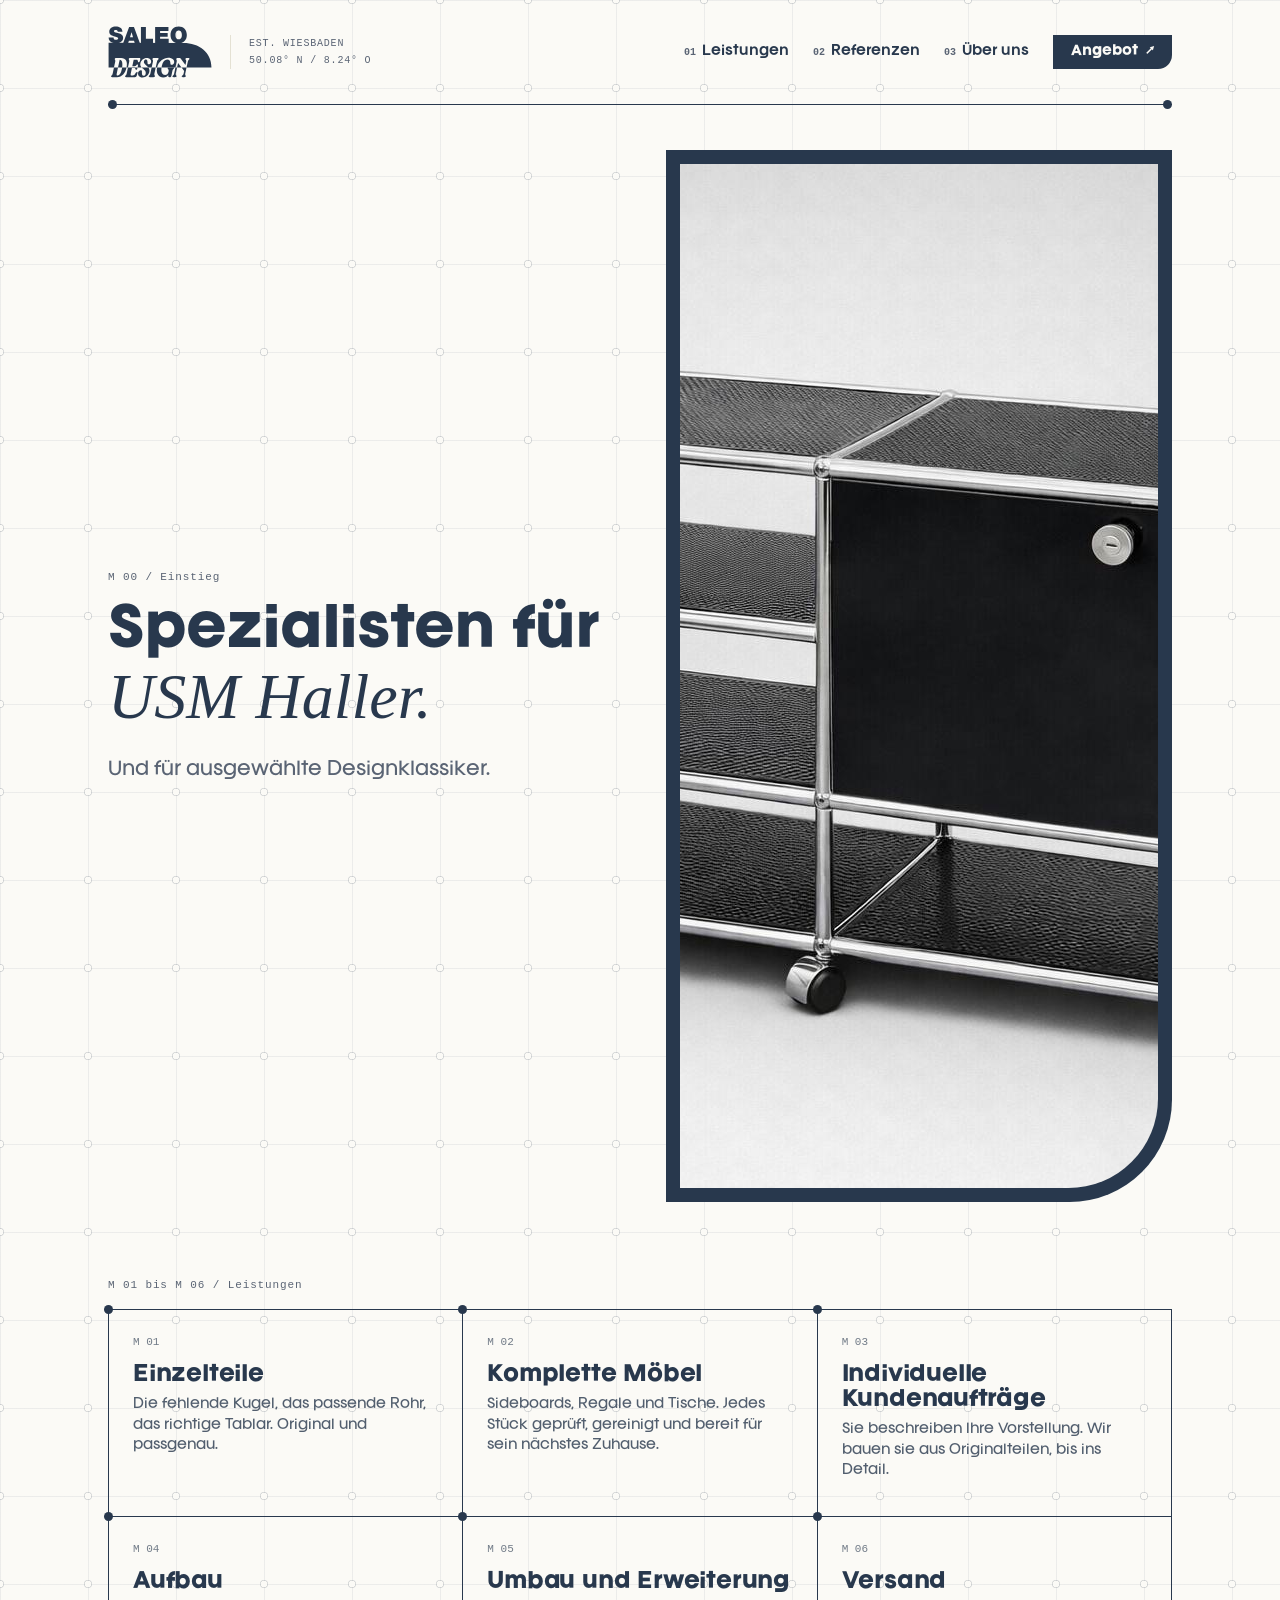
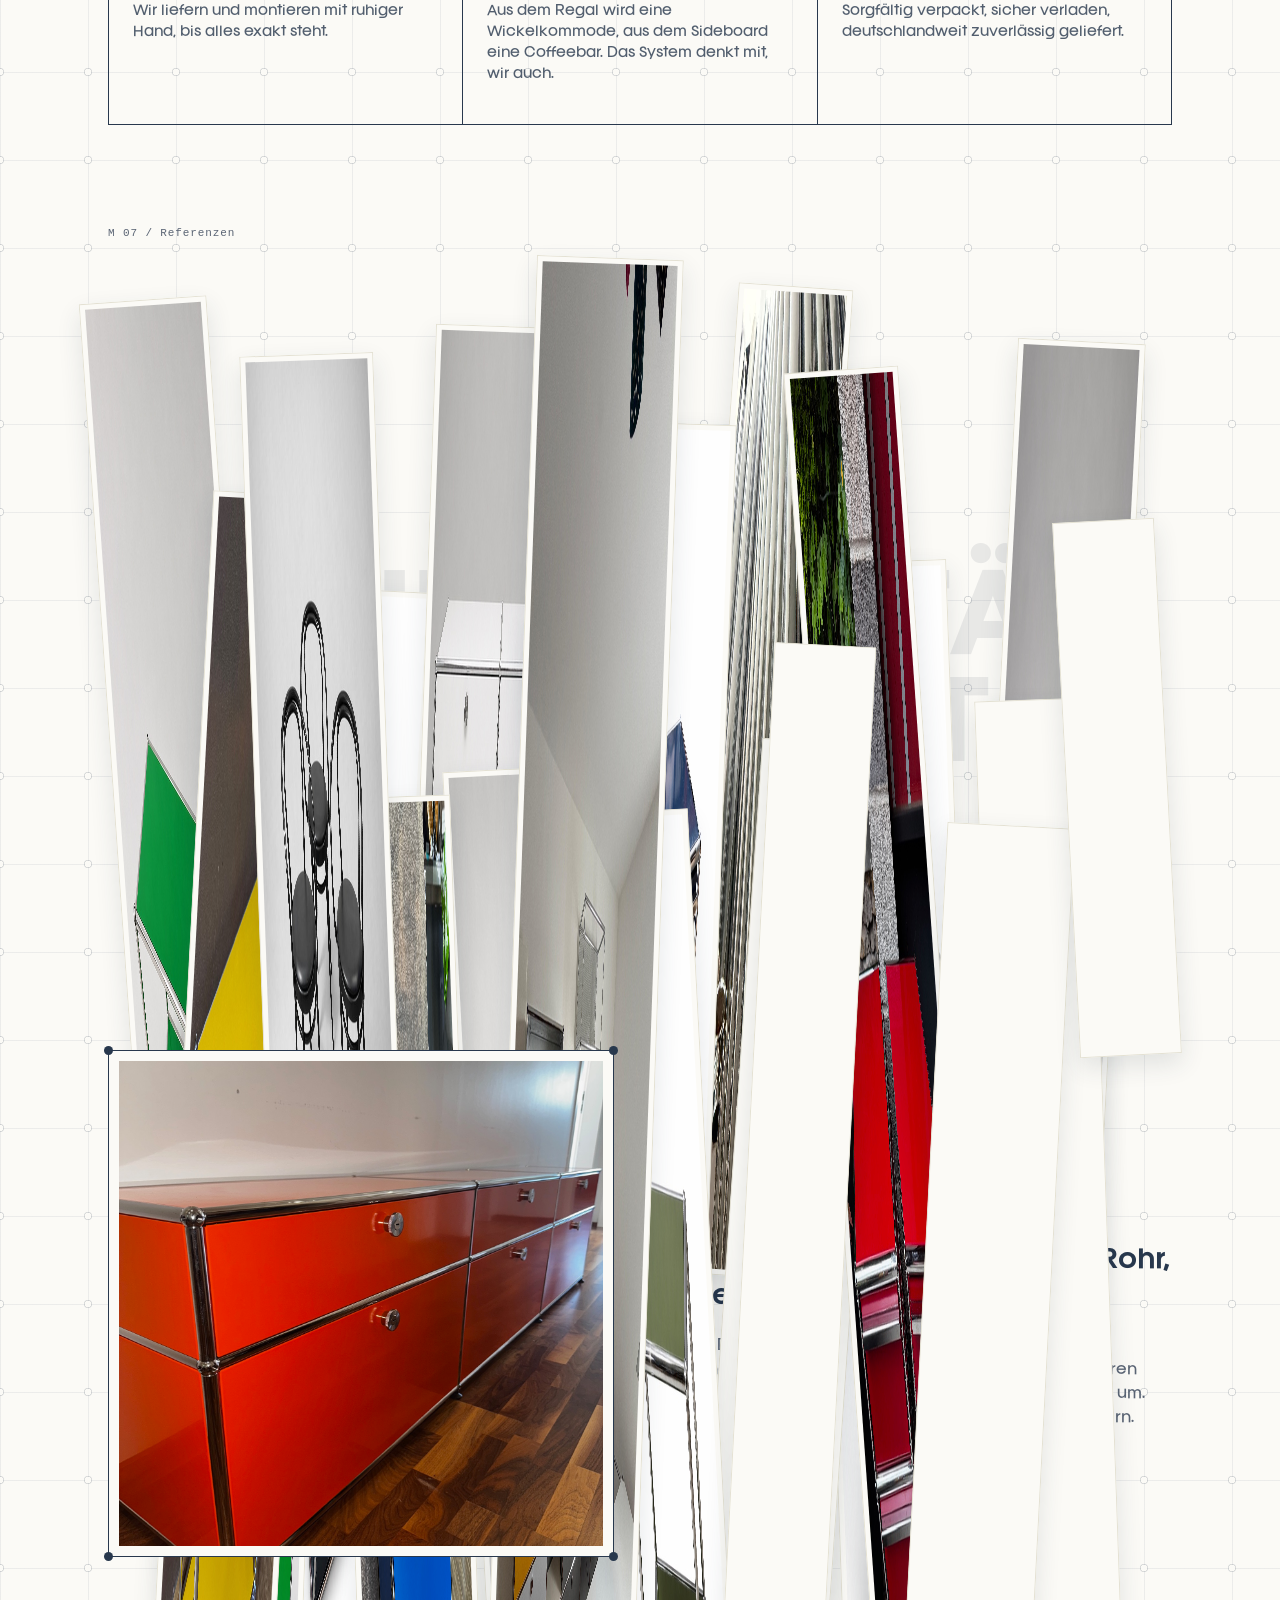
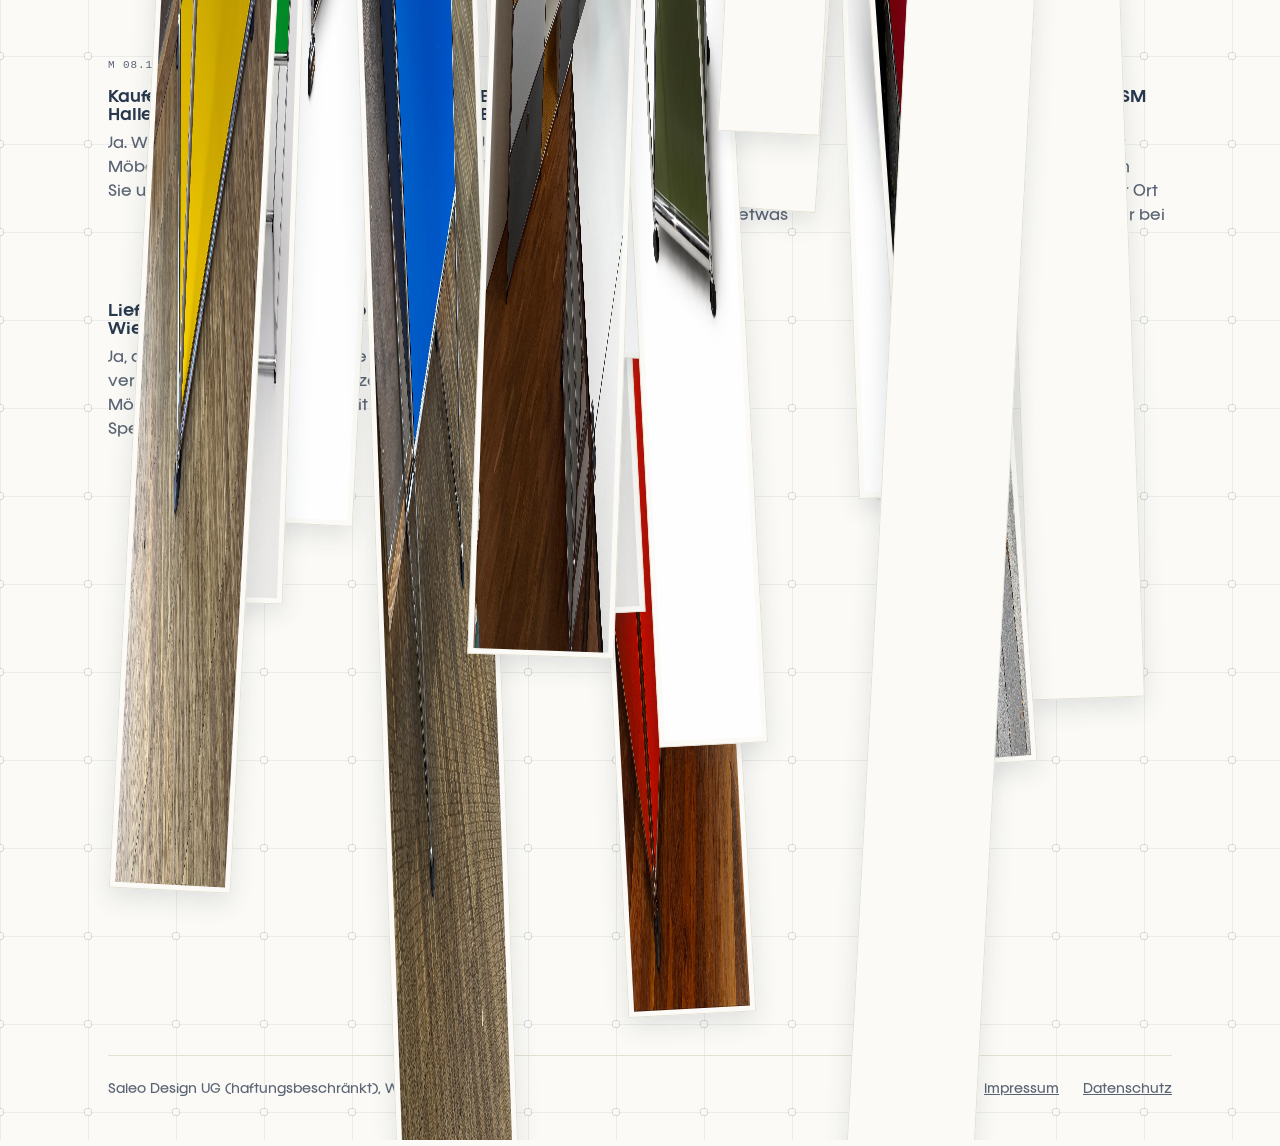
==== commit 1f98c37c: "Telefonnummer korrigiert Co-Authored-By: Claude Fable 5.1 <noreply@anthropic.com>" ====
--- a/index.html
+++ b/index.html
@@ -26,7 +26,7 @@
   "image": "https://saleo-design.de/assets/images/foto-hero-sideboard-regal.jpg",
   "description": "Spezialisten für USM Haller in Wiesbaden: Einzelteile, komplette Möbel, individuelle Konfigurationen aus Originalteilen, Aufbau, Umbau und Versand.",
   "email": "info@saleo-group.de",
-  "telephone": "+4915169228599",
+  "telephone": "+4915569228599",
   "address": {
     "@type": "PostalAddress",
     "streetAddress": "Hohenstaufenstraße 3",
@@ -191,7 +191,7 @@
       <div style="max-width:520px">
         <p class="mono kicker" style="opacity:.7;color:#FBFAF6">M 09 / Angebot</p>
         <p class="titel">Unsere aktuellen Stücke finden Sie auf Kleinanzeigen.</p>
-        <p class="kontakt">Oder direkt: <a href="mailto:info@saleo-group.de">info@saleo-group.de</a> · <a href="tel:+4915169228599">+49 151 69228599</a></p>
+        <p class="kontakt">Oder direkt: <a href="mailto:info@saleo-group.de">info@saleo-group.de</a> · <a href="tel:+4915569228599">+49 155 69228599</a></p>
       </div>
       <a class="btn-hell light-bg" href="https://www.kleinanzeigen.de/pro/saleo-group" target="_blank" rel="noopener noreferrer">Unser Angebot auf Kleinanzeigen<span style="font-weight:400">↗</span></a>
     </section>
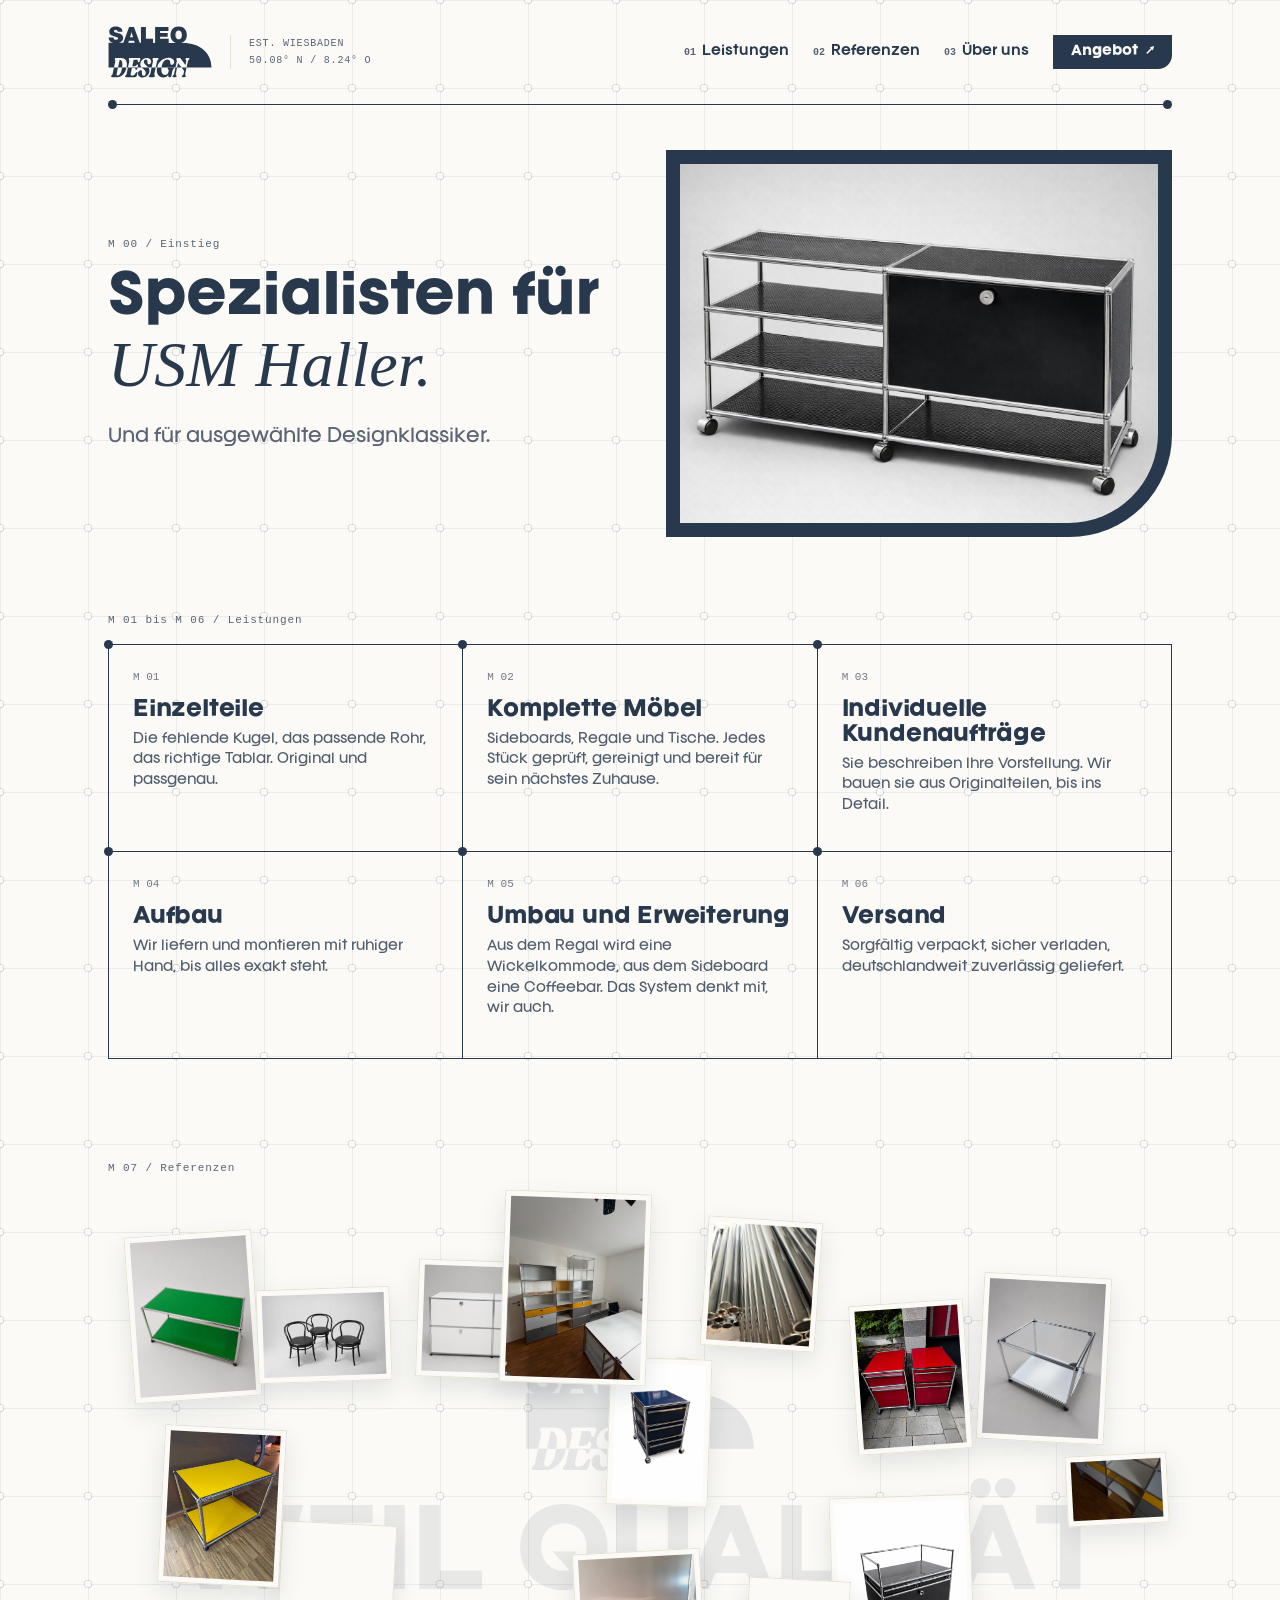
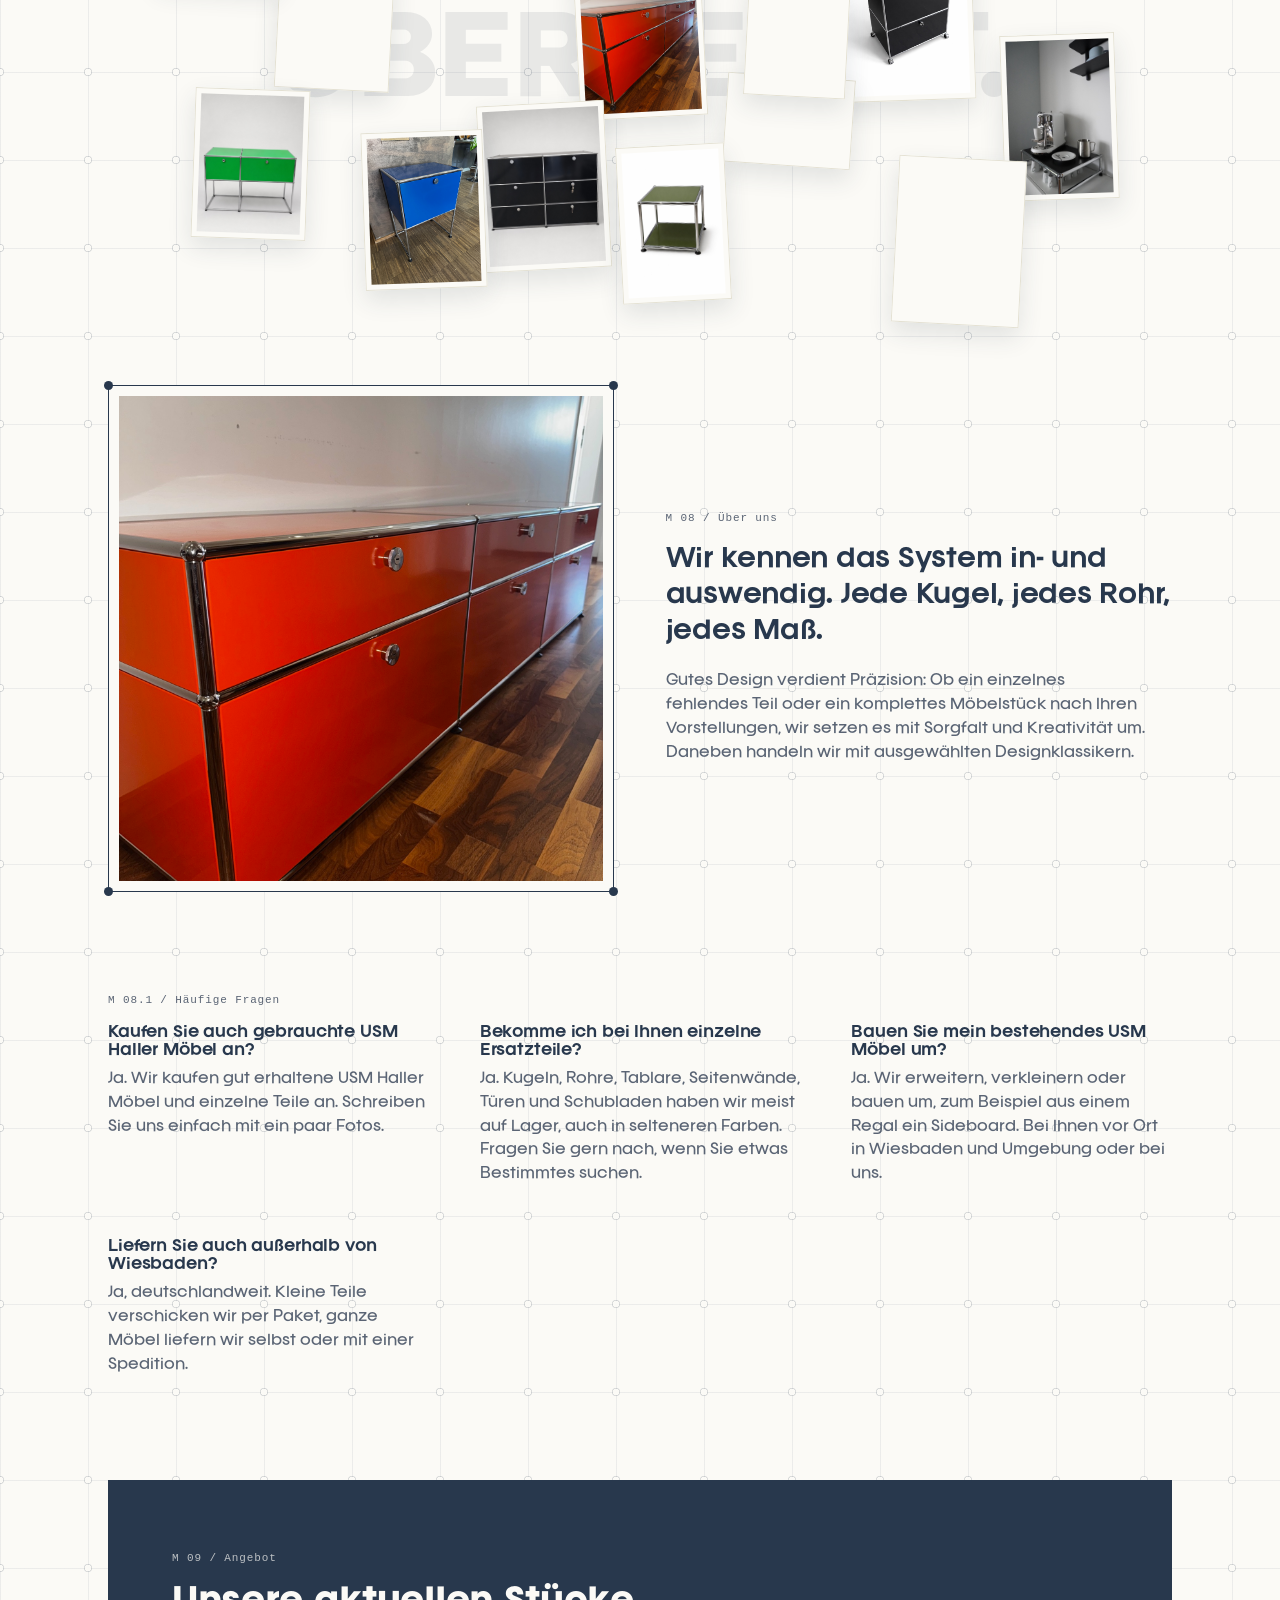
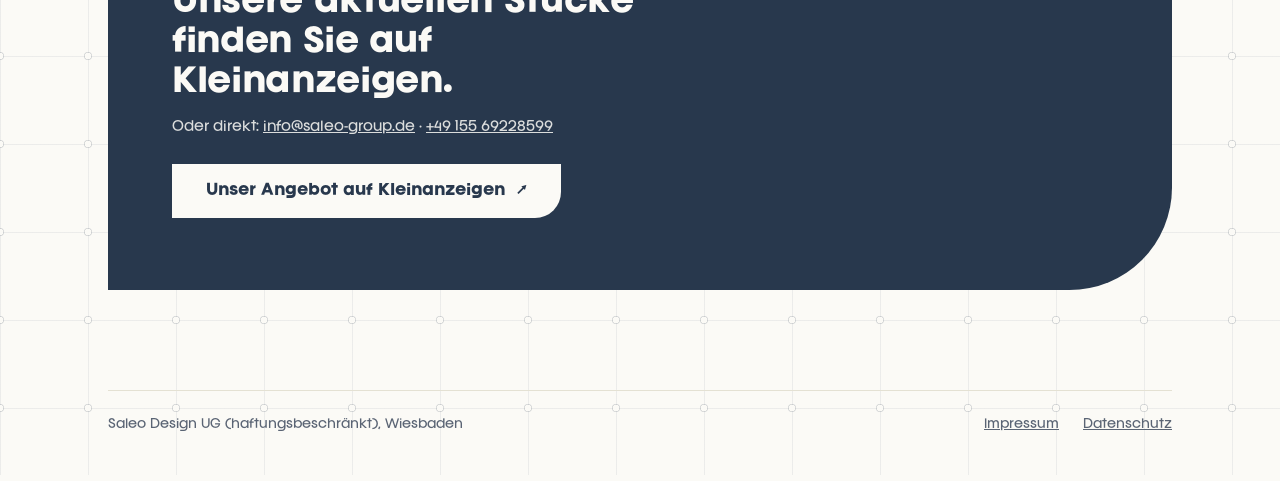
==== commit 372ff4f7: "Fix: verzerrte Bilder, Telefonnummer, Header-Logo Co-Authored-By: Claude Fable 5.1 <noreply@anthropi" ====
--- a/index.html
+++ b/index.html
@@ -47,7 +47,7 @@
       <span class="dot" style="bottom:-5px;left:0"></span>
       <span class="dot" style="bottom:-5px;right:0"></span>
       <div class="brand">
-        <img src="assets/images/logo.svg" alt="Saleo Design" width="754" height="378" loading="lazy" decoding="async">
+        <img src="assets/images/logo.svg" alt="Saleo Design" width="754" height="378" decoding="async">
         <span class="mono ort">EST. WIESBADEN<br>50.08° N / 8.24° O</span>
       </div>
       <nav class="haupt">
--- a/assets/css/style.css
+++ b/assets/css/style.css
@@ -3,6 +3,7 @@
 @font-face{font-family:'Franie';src:url('../fonts/Franie-SemiBold.woff2') format('woff2');font-weight:600;font-display:swap}
 @font-face{font-family:'Franie';src:url('../fonts/Franie-Bold.woff2') format('woff2');font-weight:700;font-display:swap}
 *{box-sizing:border-box}
+img{max-width:100%;height:auto}
 body{margin:0;background:#FBFAF6;color:#28384D;font-family:'Franie','Helvetica Neue',Helvetica,Arial,sans-serif;-webkit-font-smoothing:antialiased}
 a{color:#28384D}
 a:hover{opacity:.65}
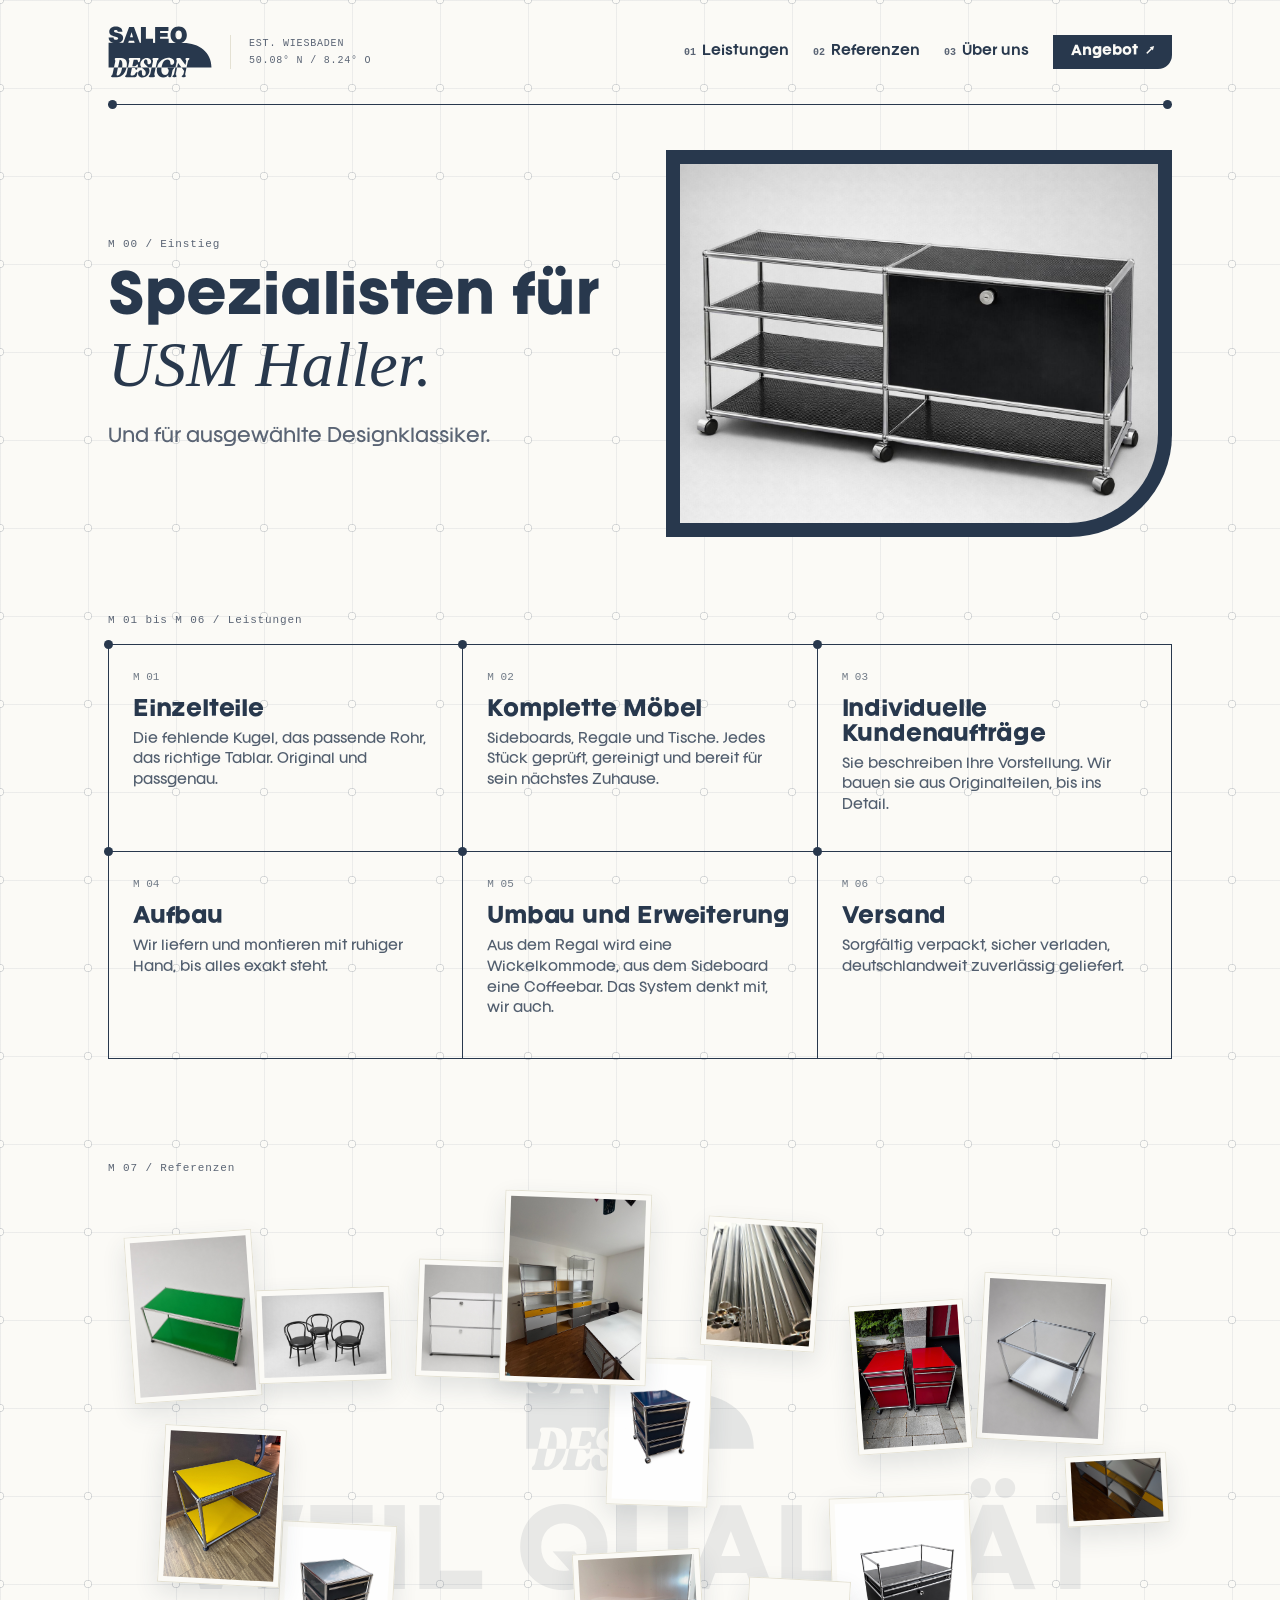
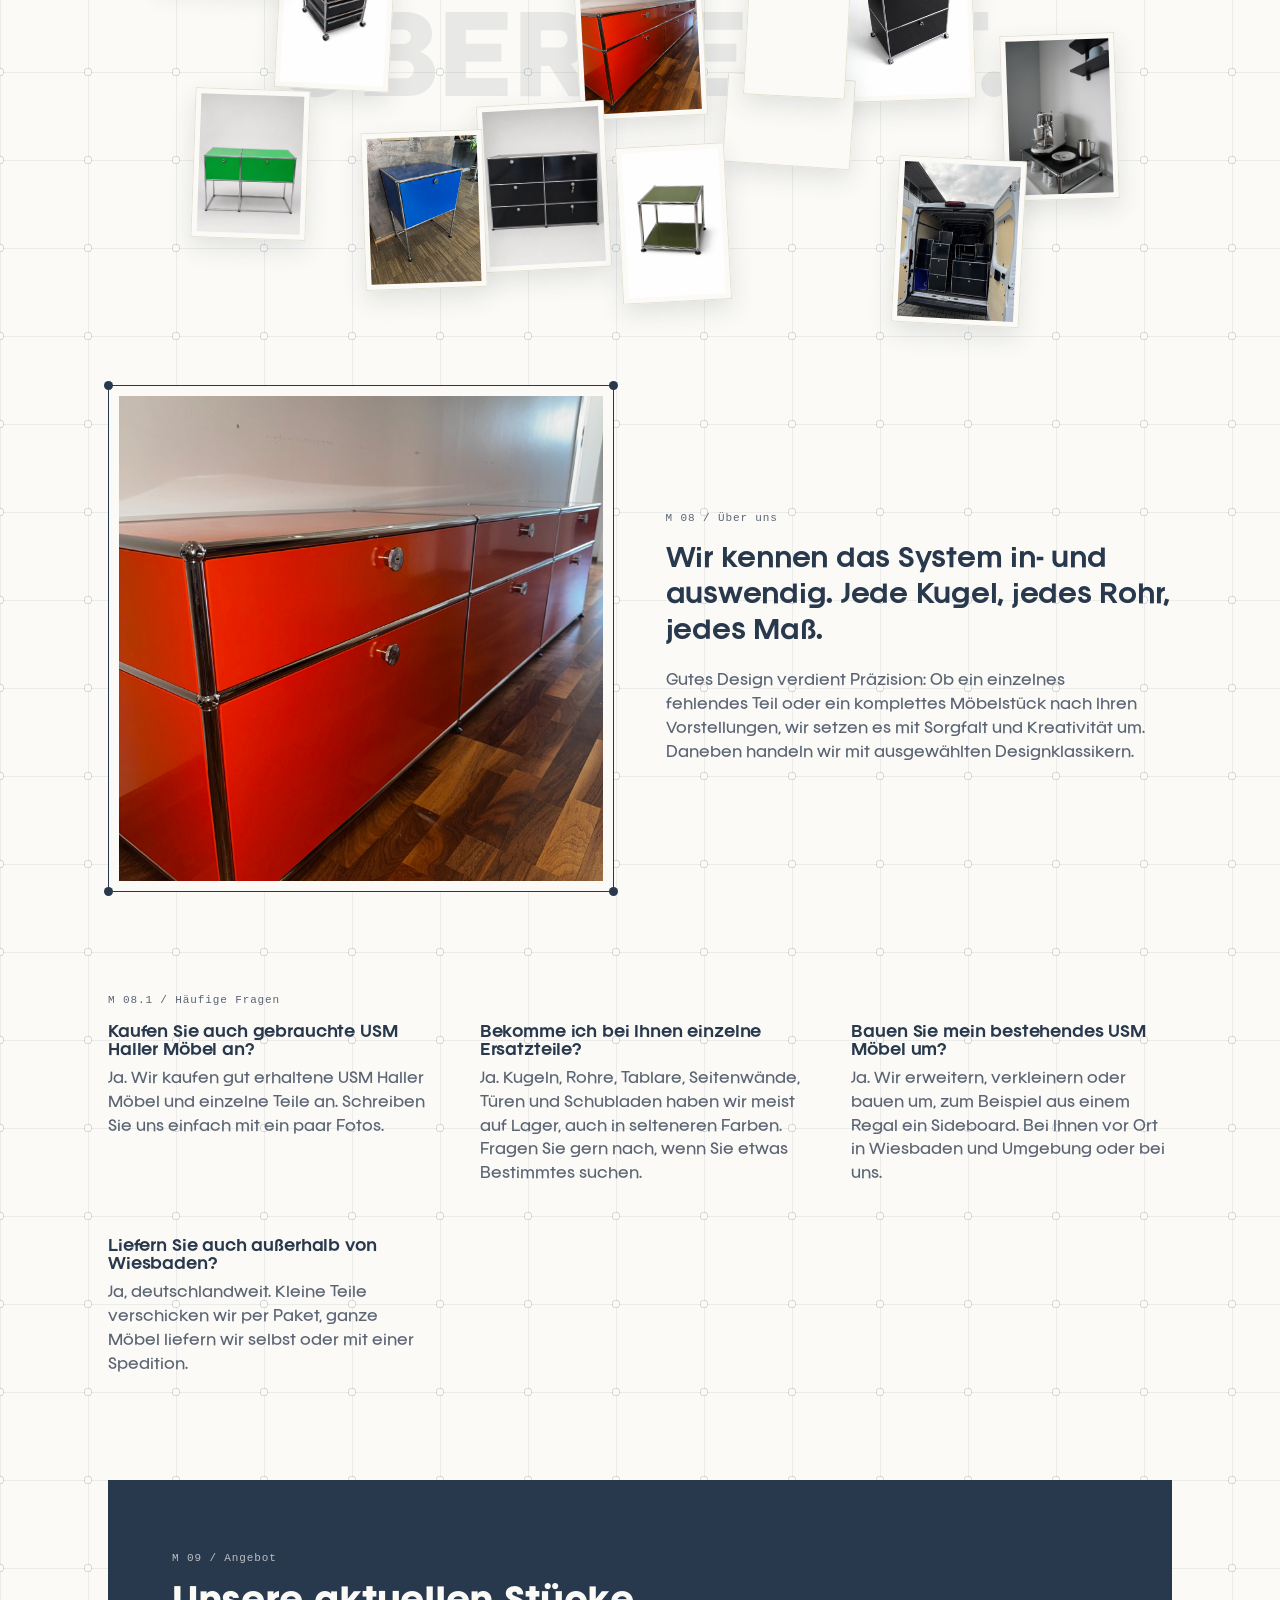
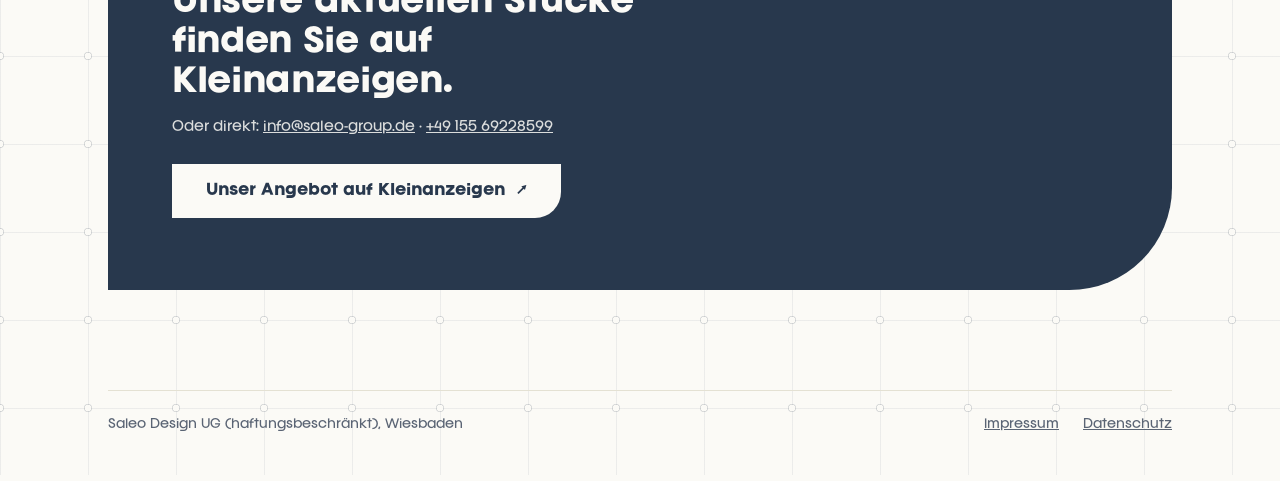
==== commit 0b4eb6c8: "Website: Metricool-Besucherstatistik (cookielos) eingebunden, Datenschutz ergänzt Co-Authored-By: Cl" ====
--- a/index.html
+++ b/index.html
@@ -38,6 +38,7 @@
   "sameAs": ["https://www.kleinanzeigen.de/pro/saleo-group"]
 }
 </script>
+<script>function loadScript(a){var b=document.getElementsByTagName("head")[0],c=document.createElement("script");c.type="text/javascript",c.src="https://tracker.metricool.com/resources/be.js",c.onreadystatechange=a,c.onload=a,b.appendChild(c)}loadScript(function(){beTracker.t({hash:"eccee738a480260bebb2e86650b6b13e"})});</script>
 </head>
 <body>
 <div class="page">
